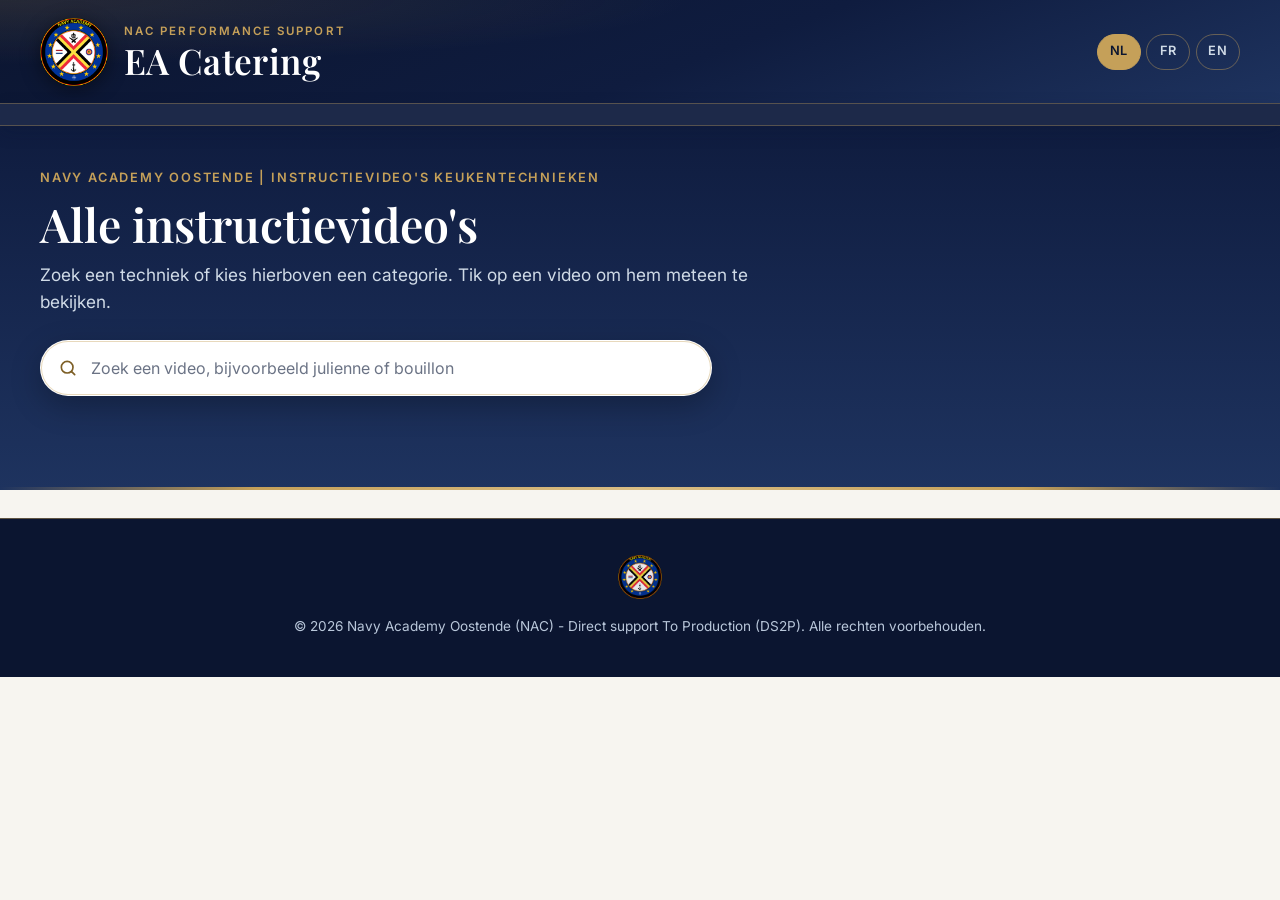
==== index.html @ 0458a6b6 "App-naam: EA Catering V3 Co-Authored-By: Claude Opus 5.5 <noreply@anthropic.com> Claude-Session: htt" ====
<!doctype html>
<html lang="nl">
<head>
    <meta charset="utf-8">
    <meta name="viewport" content="width=device-width, initial-scale=1">
    <title>NAC Performance Support | EA Catering – Instructievideo's</title>
    <link rel="preconnect" href="https://fonts.googleapis.com">
    <link rel="preconnect" href="https://fonts.gstatic.com" crossorigin>
    <link rel="stylesheet" href="https://fonts.googleapis.com/css2?family=Inter:wght@400;500;600&family=Playfair+Display:wght@500;600;700&display=swap">
    <link rel="stylesheet" href="styles.css?v=3">
    <meta name="theme-color" content="#0b1530">
    <meta name="apple-mobile-web-app-capable" content="yes">
    <meta name="apple-mobile-web-app-title" content="EA Catering V3">
    <link rel="manifest" href="manifest.json">
    <link rel="apple-touch-icon" href="apple-touch-icon.png">
    <link rel="icon" type="image/png" sizes="192x192" href="icon-192.png">
</head>
<body>

<header class="kop-balk">
    <div class="hero-top">
        <div class="merk">
            <img class="merk-logo" src="nac-logo.png" alt="Navy Academy embleem">
            <div>
                <p class="eyebrow">NAC Performance Support</p>
                <h1>EA Catering</h1>
            </div>
        </div>
        <div class="lang-switch" role="group" aria-label="Taal / Langue / Language">
            <button type="button" class="lang-btn active" data-lang="nl" title="Nederlands">NL</button>
            <button type="button" class="lang-btn" data-lang="fr" title="Français">FR</button>
            <button type="button" class="lang-btn" data-lang="en" title="English">EN</button>
        </div>
    </div>

</header>

<nav class="nav-tabs" id="categorieMenu" aria-label="Categorieën"></nav>

<section class="hero">
    <div class="hero-body">
        <p class="hero-sub" data-i18n="sub">Navy Academy Oostende | Instructievideo's keukentechnieken</p>
        <h2 id="kop">Alle instructievideo's</h2>
        <p class="hero-intro" data-i18n="intro">Zoek een techniek of kies hierboven een categorie. Tik op een video om hem meteen te bekijken.</p>
        <div class="zoek">
            <svg viewBox="0 0 24 24" aria-hidden="true"><circle cx="11" cy="11" r="7" fill="none" stroke="currentColor" stroke-width="2"/><path d="m20 20-3.6-3.6" stroke="currentColor" stroke-width="2" stroke-linecap="round"/></svg>
            <input id="zoekveld" type="search" placeholder="Zoek een video, bijvoorbeeld julienne of bouillon" autocomplete="off" aria-label="Zoeken">
        </div>
        <p id="aantal" class="aantal" aria-live="polite"></p>
    </div>
</section>

<main class="container">
    <div id="videoGrid" class="video-grid"></div>
</main>

<footer>
    <img src="nac-logo.png" alt="" class="footer-logo">
    <p data-i18n="footer">&copy; 2026 Navy Academy Oostende (NAC) - Direct support To Production (DS2P). Alle rechten voorbehouden.</p>
</footer>

<!-- Afspeelscherm -->
<div id="videoModal" class="video-modal" role="dialog" aria-modal="true" aria-labelledby="videoTitel">
    <button type="button" class="video-sluit" id="sluit" aria-label="Sluiten">
        <svg viewBox="0 0 24 24" aria-hidden="true"><path d="M6 6l12 12M18 6 6 18" stroke="currentColor" stroke-width="2" stroke-linecap="round"/></svg>
    </button>
    <div class="video-modal-inner">
        <h2 class="video-titel" id="videoTitel"></h2>
        <div class="video-frame" id="videoFrame"></div>
        <a id="videoExtern" class="video-extern" target="_blank" rel="noopener noreferrer" data-i18n="yt">Bekijk op YouTube</a>
    </div>
</div>

<!-- Videolijst en werking komen uit EA-Cateringv2: één lijst voor beide versies -->
<script src="/EA-Cateringv2/videos.js"></script>
<script src="/EA-Cateringv2/app.js?v=4"></script>
<script>
if ("serviceWorker" in navigator) {
    navigator.serviceWorker.register("./sw.js", { scope: "./" });
}
</script>
</body>
</html>
---- styles.css ----
/* EA Catering v2 — NAC-huisstijl (navy & goud), premium uitwerking */
:root {
    --navy-950: #0b1530;
    --navy-900: #0f1c3f;
    --navy-800: #1e335f;
    --navy-700: #2a4475;
    --goud: #c5a059;          /* op navy: 6,8:1 */
    --goud-licht: #d9bd84;
    --goud-tekst: #7d5f26;    /* goud als tekst op licht: 5,6:1 */
    --papier: #f7f5f0;
    --kaart: #ffffff;
    --tekst: #1c2840;
    --tekst-zacht: #5b6474;   /* 5,5:1 op papier */
    --lijn: #e6e1d6;
    --kop-font: "Playfair Display", Georgia, "Times New Roman", serif;
    --tekst-font: "Inter", "Segoe UI", system-ui, -apple-system, sans-serif;
    --schaduw: 0 1px 2px rgba(11,21,48,.06), 0 8px 24px rgba(11,21,48,.07);
    --schaduw-hover: 0 2px 4px rgba(11,21,48,.08), 0 18px 40px rgba(11,21,48,.16);
    --snel: 180ms cubic-bezier(.2,.7,.2,1);
}

[hidden] { display: none !important; }
* { box-sizing: border-box; margin: 0; padding: 0; }
html { scroll-behavior: smooth; -webkit-text-size-adjust: 100%; }
body { font-family: var(--tekst-font); background: var(--papier); color: var(--tekst); line-height: 1.6; }
button, input { font: inherit; }

/* ---------- Kopbalk ---------- */
.kop-balk {
    background:
        radial-gradient(120% 140% at 0% 0%, rgba(197,160,89,.14), transparent 45%),
        linear-gradient(160deg, var(--navy-950), var(--navy-900) 55%, var(--navy-800));
    color: #fff;
    padding: 1.1rem clamp(1rem, 4vw, 2.5rem);
}
.hero-top { max-width: 1200px; margin: 0 auto; display: flex; align-items: center; gap: 1rem; }
.merk { display: flex; align-items: center; gap: 1rem; min-width: 0; }
.merk-logo { width: 4.25rem; height: 4.25rem; object-fit: contain; flex: none; filter: drop-shadow(0 4px 10px rgba(0,0,0,.45)); }
.eyebrow {
    font-size: .72rem; font-weight: 600; letter-spacing: .18em; text-transform: uppercase;
    color: var(--goud); margin-bottom: .1rem;
}
.merk h1 { font-family: var(--kop-font); font-weight: 600; font-size: clamp(1.6rem, 3.2vw, 2.2rem); line-height: 1.1; letter-spacing: .01em; }

/* Taalkeuze */
.lang-switch { margin-left: auto; display: flex; gap: .35rem; flex: none; }
.lang-btn {
    min-width: 2.75rem; min-height: 2.25rem; padding: 0 .6rem;
    background: transparent; color: #d0dbe7; cursor: pointer;
    border: 1px solid rgba(197,160,89,.45); border-radius: 999px;
    font-size: .8rem; font-weight: 600; letter-spacing: .06em;
    transition: background var(--snel), color var(--snel), border-color var(--snel);
}
.lang-btn:hover { color: #fff; border-color: var(--goud); }
.lang-btn.active { background: var(--goud); color: var(--navy-950); border-color: var(--goud); }

/* ---------- Categorieën (plakt bovenaan) ---------- */
.nav-tabs {
    position: sticky; top: 0; z-index: 20;
    display: flex; gap: .4rem; overflow-x: auto; scrollbar-width: none;
    padding: .65rem clamp(1rem, 4vw, 2.5rem);
    background: rgba(15,28,63,.94);
    -webkit-backdrop-filter: saturate(140%) blur(10px); backdrop-filter: saturate(140%) blur(10px);
    border-top: 1px solid rgba(197,160,89,.35);
    border-bottom: 1px solid rgba(197,160,89,.35);
    box-shadow: 0 6px 18px rgba(11,21,48,.18);
    -webkit-mask-image: linear-gradient(90deg, transparent 0, #000 1rem, #000 calc(100% - 2rem), transparent);
            mask-image: linear-gradient(90deg, transparent 0, #000 1rem, #000 calc(100% - 2rem), transparent);
}
.nav-tabs::-webkit-scrollbar { display: none; }
@media (min-width: 1000px) {
    .nav-tabs { flex-wrap: wrap; justify-content: center; overflow: visible; -webkit-mask-image: none; mask-image: none; }
}
.tab-btn {
    flex: none; display: inline-flex; align-items: center; gap: .45rem;
    min-height: 2.5rem; padding: 0 .95rem;
    background: rgba(255,255,255,.04); color: #c9d6e8; cursor: pointer;
    border: 1px solid rgba(255,255,255,.12); border-radius: 999px;
    font-size: .9rem; font-weight: 500; white-space: nowrap;
    transition: background var(--snel), color var(--snel), border-color var(--snel);
}
.tab-btn:hover { color: #fff; border-color: rgba(197,160,89,.7); }
.tab-btn.active { background: var(--goud); border-color: var(--goud); color: var(--navy-950); font-weight: 600; }
.tab-btn .teller {
    font-size: .72rem; font-weight: 600; line-height: 1; padding: .2rem .45rem; border-radius: 999px;
    background: rgba(255,255,255,.1); color: inherit; margin: 0;
}
.tab-btn.active .teller { background: rgba(11,21,48,.15); }

/* ---------- Intro + zoeken ---------- */
.hero {
    background: linear-gradient(180deg, var(--navy-900), var(--navy-800));
    color: #fff;
    padding: clamp(1.4rem, 4vw, 2.6rem) clamp(1rem, 4vw, 2.5rem) clamp(3.75rem, 7vw, 5rem);
    position: relative;
}
.hero::after { /* fijne gouden lijn als afsluiting */
    content: ""; position: absolute; left: 0; right: 0; bottom: 0; height: 3px;
    background: linear-gradient(90deg, transparent, var(--goud) 20%, var(--goud-licht) 50%, var(--goud) 80%, transparent);
}
.hero-body { max-width: 1200px; margin: 0 auto; }
.hero-sub { font-size: .8rem; font-weight: 600; letter-spacing: .14em; text-transform: uppercase; color: var(--goud); margin-bottom: .6rem; }
.hero h2 { font-family: var(--kop-font); font-weight: 600; font-size: clamp(1.75rem, 4.5vw, 2.9rem); line-height: 1.15; margin-bottom: .6rem; }
.hero-intro { max-width: 46rem; color: #d0dbe7; font-size: clamp(.98rem, 1.6vw, 1.08rem); margin-bottom: 1.5rem; }

.zoek { position: relative; max-width: 42rem; }
.zoek svg { position: absolute; left: 1.1rem; top: 50%; width: 1.25rem; height: 1.25rem; transform: translateY(-50%); color: var(--goud-tekst); pointer-events: none; }
#zoekveld {
    width: 100%; height: 3.5rem; padding: 0 1.25rem 0 3.1rem;
    background: #fff; color: var(--navy-950);
    border: 1px solid transparent; border-radius: 999px;
    font-size: 1rem;
    box-shadow: 0 10px 30px rgba(0,0,0,.25), inset 0 0 0 1px rgba(197,160,89,.4);
    transition: box-shadow var(--snel);
}
#zoekveld::placeholder { color: #6b7385; }
#zoekveld:focus { outline: none; box-shadow: 0 10px 30px rgba(0,0,0,.25), 0 0 0 3px var(--goud); }
.aantal { margin-top: .9rem; font-size: .9rem; color: #b9c7da; }

/* ---------- Videokaarten ---------- */
.container { max-width: 1200px; margin: -2.75rem auto 0; padding: 0 clamp(1rem, 4vw, 2.5rem); position: relative; }
.video-grid { display: grid; grid-template-columns: repeat(auto-fill, minmax(245px, 1fr)); gap: 1.4rem; }
.video-card {
    background: var(--kaart); border-radius: 14px; overflow: hidden;
    border: 1px solid var(--lijn); box-shadow: var(--schaduw);
    transition: transform var(--snel), box-shadow var(--snel), border-color var(--snel);
    animation: in 380ms cubic-bezier(.2,.7,.2,1) both;
}
.video-card:nth-child(n+2) { animation-delay: 30ms; }
.video-card:nth-child(n+4) { animation-delay: 60ms; }
.video-card:nth-child(n+7) { animation-delay: 90ms; }
@keyframes in { from { opacity: 0; transform: translateY(8px); } to { opacity: 1; transform: none; } }
.video-card:hover { transform: translateY(-4px); box-shadow: var(--schaduw-hover); border-color: rgba(197,160,89,.6); }
.video-link { display: block; width: 100%; background: none; border: 0; padding: 0; text-align: left; cursor: pointer; color: inherit; }
.video-link:focus-visible { outline: 3px solid var(--goud); outline-offset: -3px; border-radius: 14px; }

.video-thumb { position: relative; aspect-ratio: 16 / 9; background: var(--navy-900); overflow: hidden; }
.video-thumb img { width: 100%; height: 100%; object-fit: cover; display: block; }

.video-thumb::after { /* gouden afspeelknop */
    content: ""; position: absolute; z-index: 2; left: 50%; top: 50%;
    width: 3.4rem; height: 3.4rem; transform: translate(-50%, -50%);
    border-radius: 50%; border: 1.5px solid var(--goud);
    background: rgba(11,21,48,.72) url("data:image/svg+xml,%3Csvg xmlns='http://www.w3.org/2000/svg' viewBox='0 0 24 24'%3E%3Cpath d='M9 6.5v11l9-5.5z' fill='%23c5a059'/%3E%3C/svg%3E") center / 1.6rem no-repeat;
    -webkit-backdrop-filter: blur(4px); backdrop-filter: blur(4px);
    box-shadow: 0 6px 20px rgba(0,0,0,.35);
    transition: transform var(--snel), background-color var(--snel);
}
.video-card:hover .video-thumb::after { transform: translate(-50%, -50%) scale(1.08); background-color: rgba(11,21,48,.9); }

.video-info { display: flex; flex-direction: column; gap: .35rem; padding: 1rem 1.15rem 1.2rem; }
.video-info h3 { order: 2; font-family: var(--tekst-font); font-weight: 600; font-size: 1rem; line-height: 1.4; color: var(--navy-950); }
.video-cat {
    order: 1; align-self: flex-start;
    font-size: .7rem; font-weight: 600; letter-spacing: .12em; text-transform: uppercase;
    color: var(--goud-tekst); background: none; border: 0; padding: 0;
    display: inline-flex; align-items: center; gap: .45rem;
}
.video-cat::before { content: ""; width: 1.1rem; height: 1px; background: var(--goud); }

.leeg {
    grid-column: 1 / -1; background: var(--kaart); border: 1px solid var(--lijn); border-left: 4px solid var(--goud);
    border-radius: 12px; padding: 1.25rem 1.4rem; box-shadow: var(--schaduw);
}

:focus-visible { outline: 3px solid var(--goud); outline-offset: 2px; }

/* ---------- Voettekst ---------- */
footer {
    margin-top: 4.5rem; padding: 2.25rem 1.5rem 2.5rem; text-align: center;
    background: var(--navy-950); color: #b9c7da; font-size: .85rem;
    border-top: 1px solid rgba(197,160,89,.45);
}
.footer-logo { width: 2.75rem; height: 2.75rem; object-fit: contain; opacity: .9; margin-bottom: .6rem; }

/* ---------- Zwart afspeelscherm ---------- */
.video-modal {
    position: fixed; inset: 0; z-index: 100; display: none;
    align-items: center; justify-content: center; padding: 4rem 1rem 1.5rem;
    background: radial-gradient(80% 60% at 50% 40%, #0b1022, #000);
}
.video-modal.open { display: flex; animation: vervaag 200ms ease both; }
@keyframes vervaag { from { opacity: 0; } to { opacity: 1; } }
.video-modal-inner { width: 100%; max-width: min(1100px, calc((100vh - 10rem) * 16 / 9)); }
.video-titel {
    font-family: var(--kop-font); font-weight: 600; color: #fff;
    font-size: clamp(1.15rem, 2.4vw, 1.5rem); margin-bottom: .9rem;
    padding-left: .8rem; border-left: 3px solid var(--goud);
}
.video-frame { position: relative; aspect-ratio: 16 / 9; background: #000; border-radius: 10px; overflow: hidden; box-shadow: 0 20px 60px rgba(0,0,0,.6), 0 0 0 1px rgba(197,160,89,.25); }
.video-frame iframe { position: absolute; inset: 0; width: 100%; height: 100%; border: 0; }
.video-sluit {
    position: fixed; top: 1rem; right: 1rem; z-index: 101;
    width: 2.9rem; height: 2.9rem; display: grid; place-items: center; cursor: pointer;
    border-radius: 50%; border: 1px solid rgba(197,160,89,.6); background: rgba(255,255,255,.08); color: #fff;
    transition: background var(--snel), border-color var(--snel);
}
.video-sluit svg { width: 1.2rem; height: 1.2rem; }
.video-sluit:hover { background: rgba(197,160,89,.2); border-color: var(--goud); }
.video-extern { display: inline-flex; margin-top: .9rem; color: var(--goud-licht); font-size: .9rem; text-underline-offset: 3px; }
.video-extern:hover { color: #fff; }

/* Lokaal geopend bestand: afspelen gaat via YouTube */
.video-poster {
    position: absolute; inset: 0; display: flex; flex-direction: column; align-items: center; justify-content: center; gap: .8rem;
    background: #000 center / cover no-repeat; color: #fff; text-decoration: none;
}
.video-poster::before { content: ""; position: absolute; inset: 0; background: rgba(0,0,0,.45); }
.video-play { position: relative; width: 4.5rem; height: 4.5rem; border-radius: 50%; background: #e00; display: grid; place-items: center; font-size: 1.8rem; padding-left: .3rem; }
.video-poster-tekst { position: relative; font-weight: 600; text-shadow: 0 1px 4px #000; }

/* ---------- Gsm ---------- */
@media (max-width: 640px) {
    .merk-logo { width: 3.25rem; height: 3.25rem; }
    .merk { gap: .75rem; }
    .eyebrow { display: none; }
    .merk h1 { font-size: 1.55rem; }
    .hero-sub { display: none; }
    .hero h2 { font-size: 1.6rem; margin-bottom: .35rem; }
    .hero-intro { font-size: .95rem; margin-bottom: 1.1rem; }
    .aantal { margin-top: .6rem; }
    .lang-btn { min-width: 2.5rem; font-size: .75rem; padding: 0 .4rem; }
    .lang-switch { gap: .25rem; }
    #zoekveld { height: 3.25rem; }
    .container { margin-top: -2.25rem; }
    .video-grid { grid-template-columns: 1fr; gap: .75rem; }
    /* Compacte rij: miniatuur links, tekst rechts — meer video's per scherm */
    .video-link { display: grid; grid-template-columns: 9.5rem 1fr; align-items: start; }
    .video-thumb { aspect-ratio: 16 / 9; }
    .video-thumb::after { width: 2.4rem; height: 2.4rem; background-size: 1.15rem; }
    .video-info { padding: .7rem .85rem; gap: .25rem; min-width: 0; }
    .video-cat { font-size: .64rem; letter-spacing: .07em; }
    .video-cat::before { width: .7rem; }
    .video-info h3 { font-size: .95rem; line-height: 1.35; }
    .video-card { border-radius: 12px; }
    .video-card:hover { transform: none; }
}

@media (prefers-reduced-motion: reduce) {
    html { scroll-behavior: auto; }
    *, *::before, *::after { animation: none !important; transition: none !important; }
    .video-card:hover { transform: none; }
}
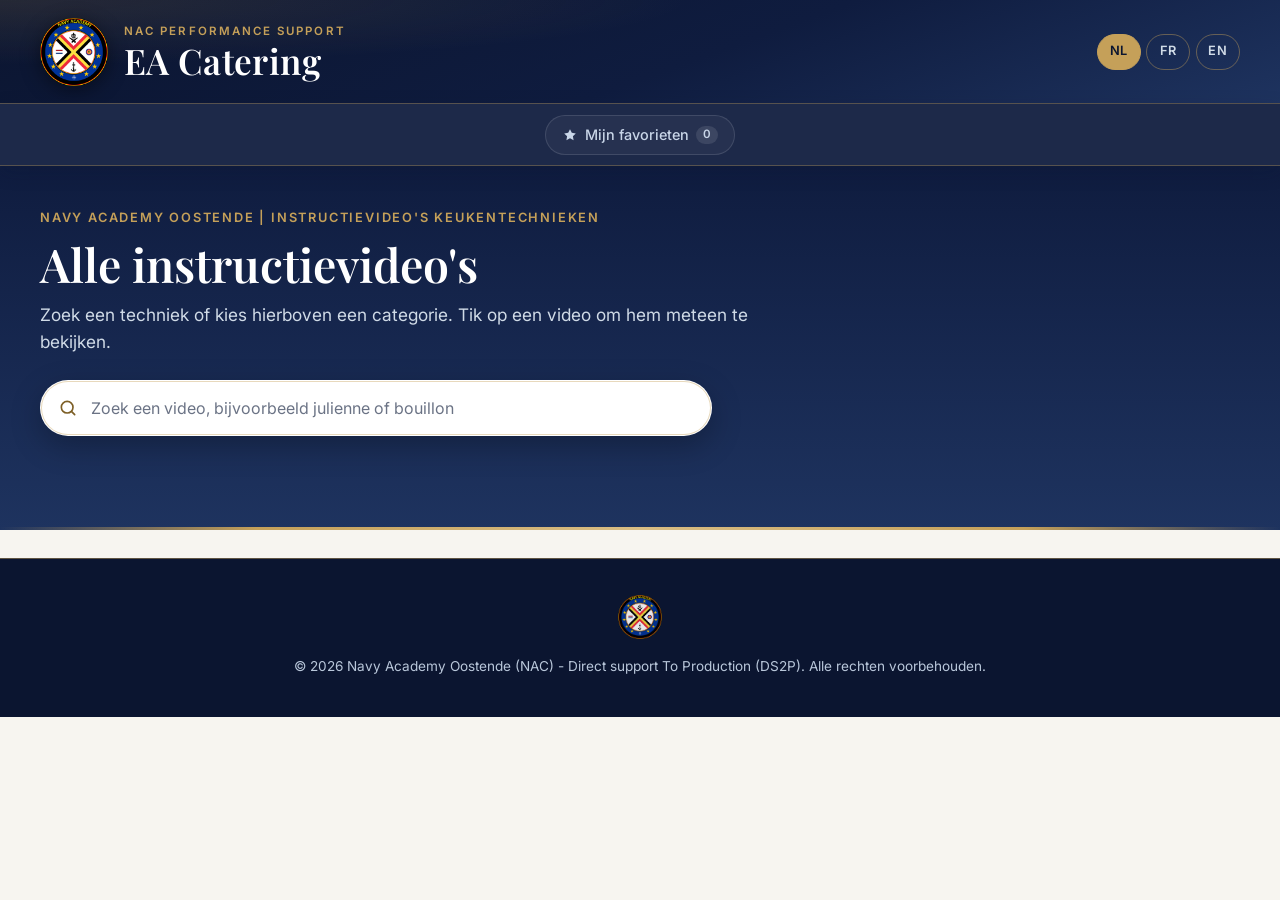
==== commit 598d05d0: "Favorieten en 'bekeken' per video (opgeslagen op het toestel) - Ster op elke kaart, knop 'Mijn favor" ====
--- a/index.html
+++ b/index.html
@@ -7,7 +7,7 @@
     <link rel="preconnect" href="https://fonts.googleapis.com">
     <link rel="preconnect" href="https://fonts.gstatic.com" crossorigin>
     <link rel="stylesheet" href="https://fonts.googleapis.com/css2?family=Inter:wght@400;500;600&family=Playfair+Display:wght@500;600;700&display=swap">
-    <link rel="stylesheet" href="styles.css?v=3">
+    <link rel="stylesheet" href="styles.css?v=5">
     <meta name="theme-color" content="#0b1530">
     <meta name="apple-mobile-web-app-capable" content="yes">
     <meta name="apple-mobile-web-app-title" content="EA Catering V3">
@@ -74,6 +74,7 @@
 <!-- Videolijst en werking komen uit EA-Cateringv2: één lijst voor beide versies -->
 <script src="/EA-Cateringv2/videos.js"></script>
 <script src="/EA-Cateringv2/app.js?v=4"></script>
+<script src="favorieten.js?v=1"></script>
 <script>
 if ("serviceWorker" in navigator) {
     navigator.serviceWorker.register("./sw.js", { scope: "./" });
--- a/styles.css
+++ b/styles.css
@@ -241,3 +241,39 @@
     *, *::before, *::after { animation: none !important; transition: none !important; }
     .video-card:hover { transform: none; }
 }
+
+/* ---------- Favorieten en bekeken (favorieten.js) ---------- */
+.video-card { position: relative; }
+.fav-ster {
+    position: absolute; top: .55rem; right: .55rem; z-index: 3;
+    width: 2.75rem; height: 2.75rem; display: grid; place-items: center; cursor: pointer;
+    border-radius: 50%; border: 1px solid rgba(197,160,89,.6);
+    background: rgba(11,21,48,.72); color: #fff;
+    -webkit-backdrop-filter: blur(4px); backdrop-filter: blur(4px);
+    transition: transform var(--snel), background-color var(--snel);
+}
+.fav-ster svg { width: 1.25rem; height: 1.25rem; fill: none; stroke: currentColor; stroke-width: 1.8; stroke-linejoin: round; }
+.fav-ster:hover { transform: scale(1.08); }
+.fav-ster[aria-pressed="true"] { color: var(--goud); background: rgba(11,21,48,.9); }
+.fav-ster[aria-pressed="true"] svg { fill: currentColor; }
+.fav-ster:active { transform: scale(.92); }
+
+.bekeken-label {
+    position: absolute; left: .5rem; bottom: .5rem; z-index: 3;
+    display: inline-flex; align-items: center; gap: .3rem;
+    padding: .15rem .55rem; border-radius: 999px;
+    background: rgba(11,21,48,.85); color: var(--goud-licht);
+    font-size: .7rem; font-weight: 600; letter-spacing: .04em;
+}
+.bekeken-label::before { content: "\2713"; }
+
+.fav-tab svg { width: 1rem; height: 1rem; fill: currentColor; }
+.video-grid.alleen-fav .video-card[data-fav="0"] { display: none; }
+
+@media (max-width: 640px) {
+    .fav-ster { top: .35rem; right: .35rem; width: 2.5rem; height: 2.5rem; }
+    .video-info { padding-right: 3rem; }
+    .video-cat { letter-spacing: .03em; }
+    .video-cat::before { display: none; }
+    .bekeken-label { left: .3rem; bottom: .3rem; font-size: .62rem; padding: .1rem .4rem; }
+}
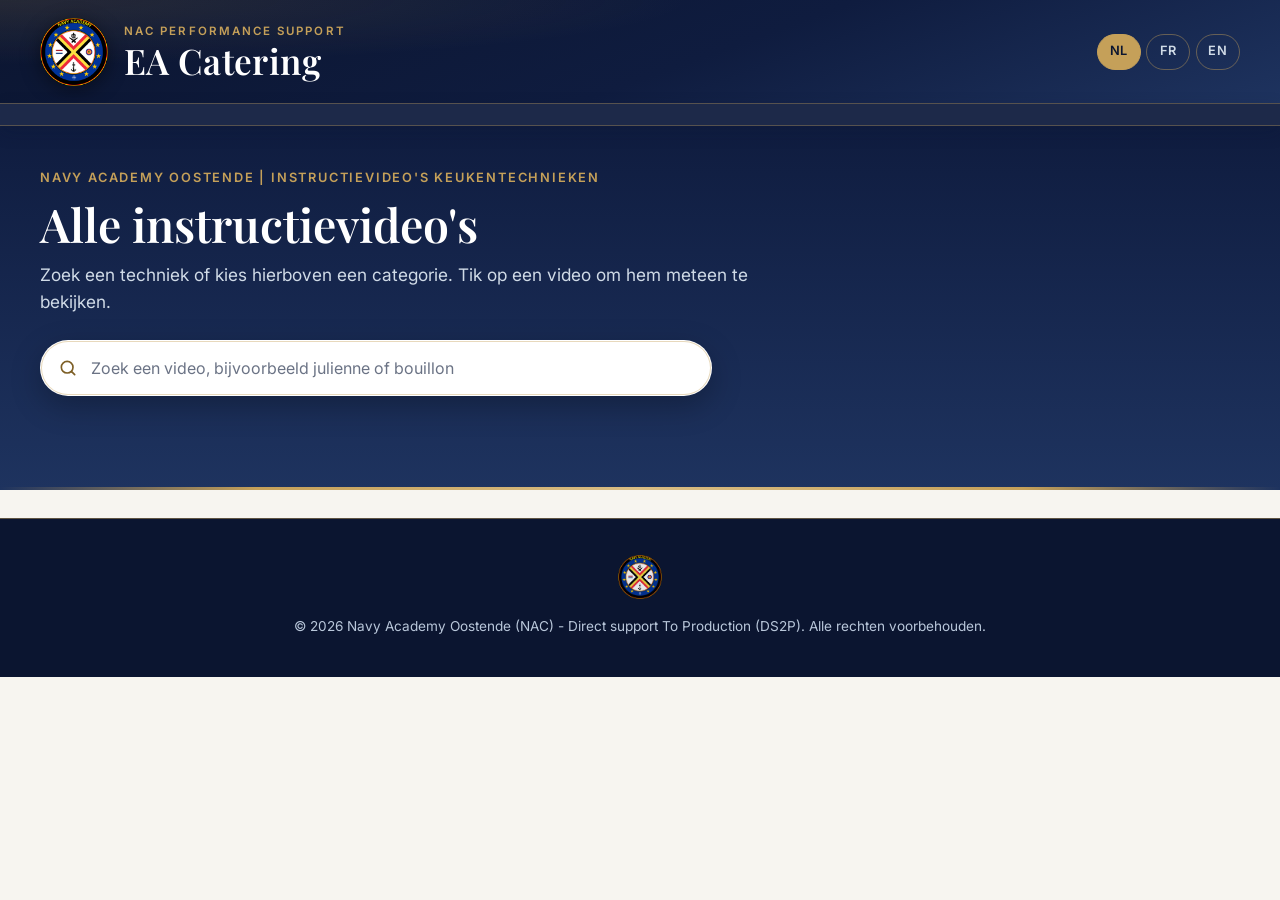
==== commit c13effd6: "Videolijst uit Google Sheet laden (met terugval op bewaarde lijst en videos.js) Co-Authored-By: Clau" ====
--- a/index.html
+++ b/index.html
@@ -71,10 +71,8 @@
     </div>
 </div>
 
-<!-- Videolijst en werking komen uit EA-Cateringv2: één lijst voor beide versies -->
-<script src="/EA-Cateringv2/videos.js"></script>
-<script src="/EA-Cateringv2/app.js?v=4"></script>
-<script src="favorieten.js?v=1"></script>
+<!-- data.js haalt de videolijst uit de Google Sheet en start daarna app.js en favorieten.js -->
+<script src="data.js?v=1"></script>
 <script>
 if ("serviceWorker" in navigator) {
     navigator.serviceWorker.register("./sw.js", { scope: "./" });
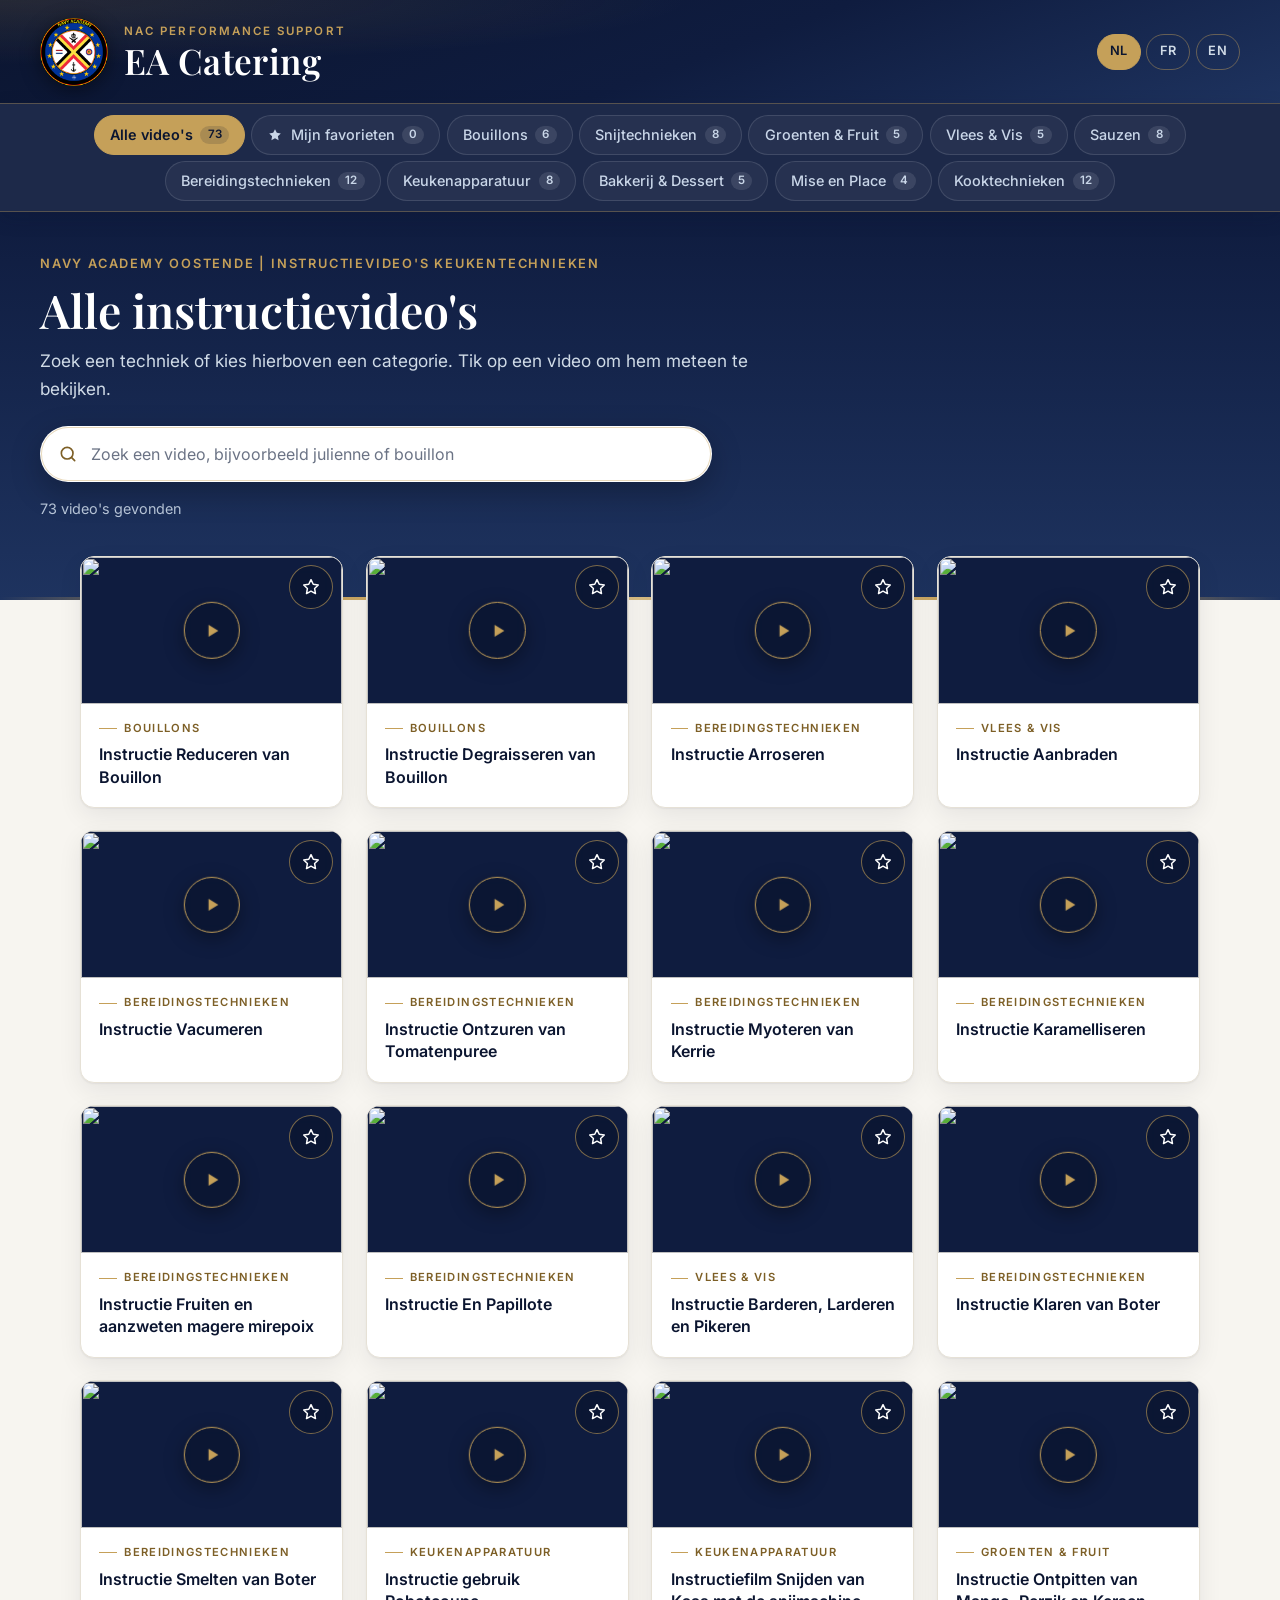
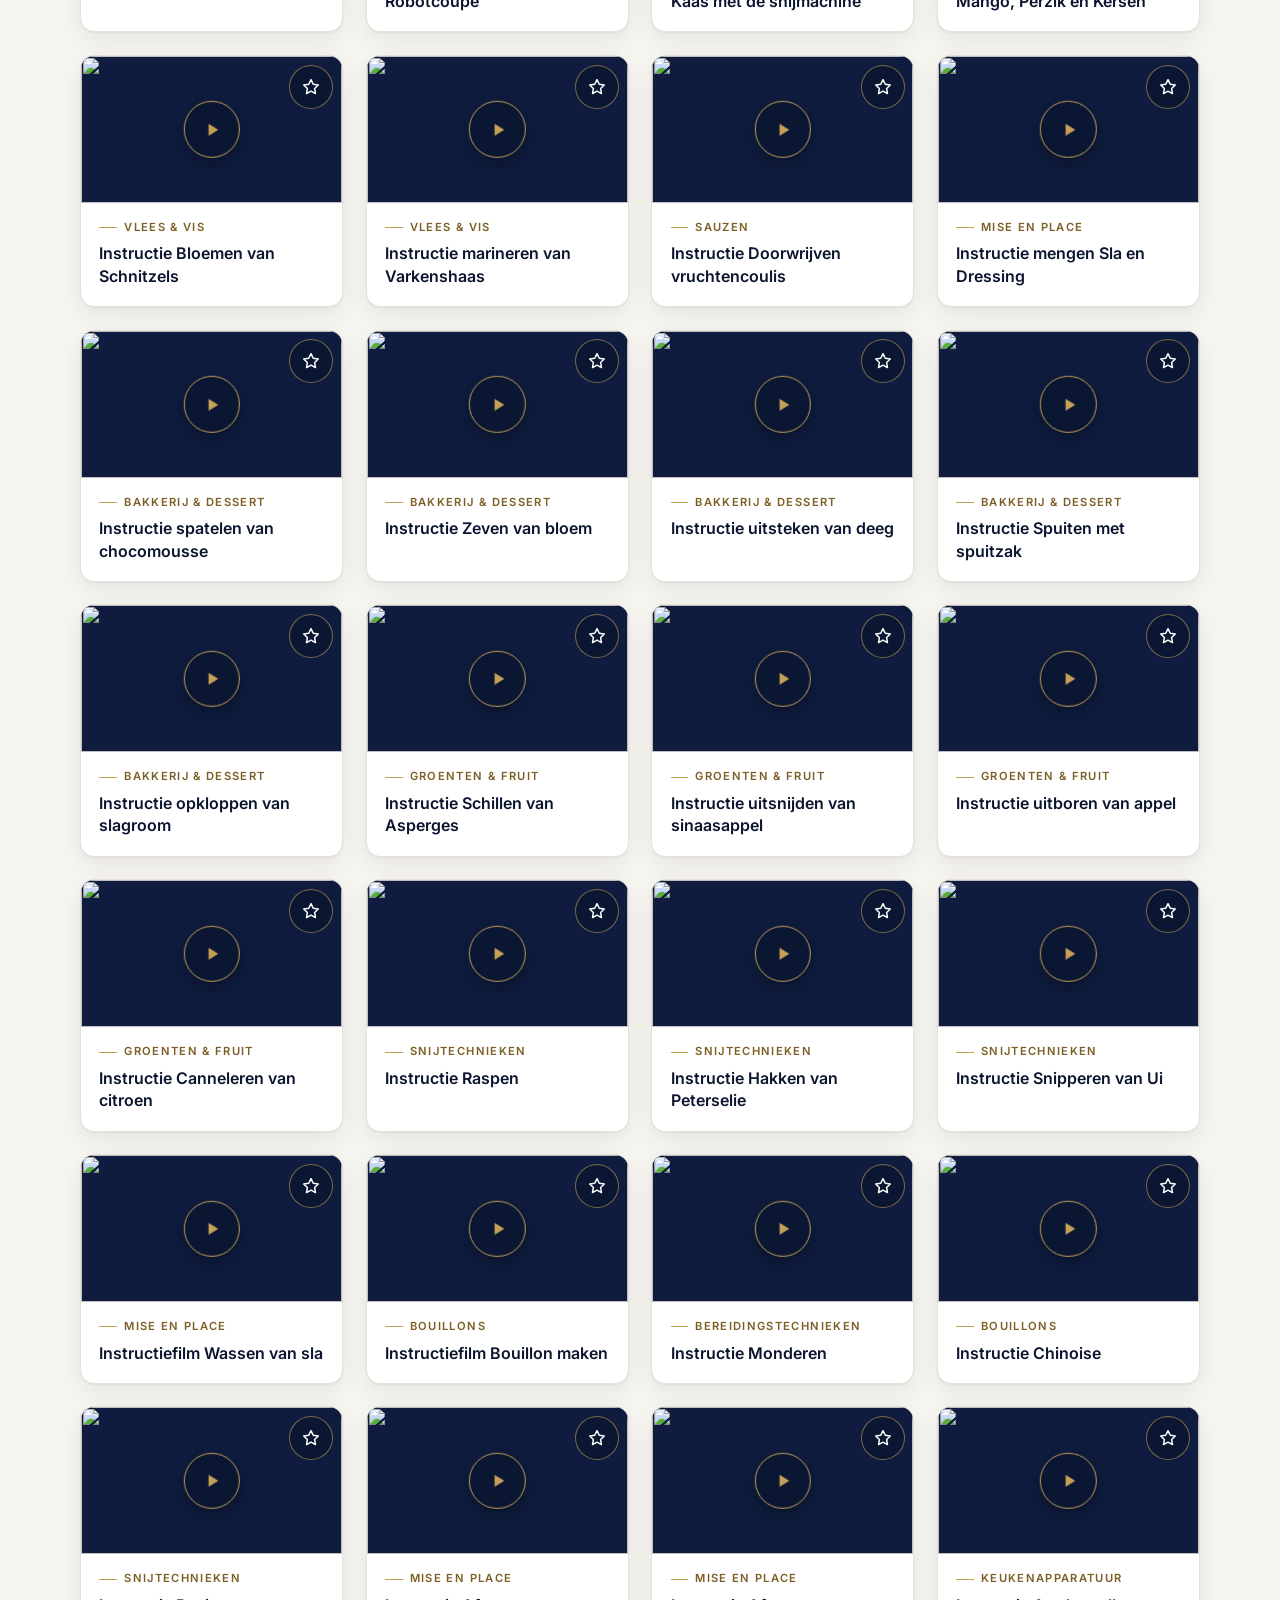
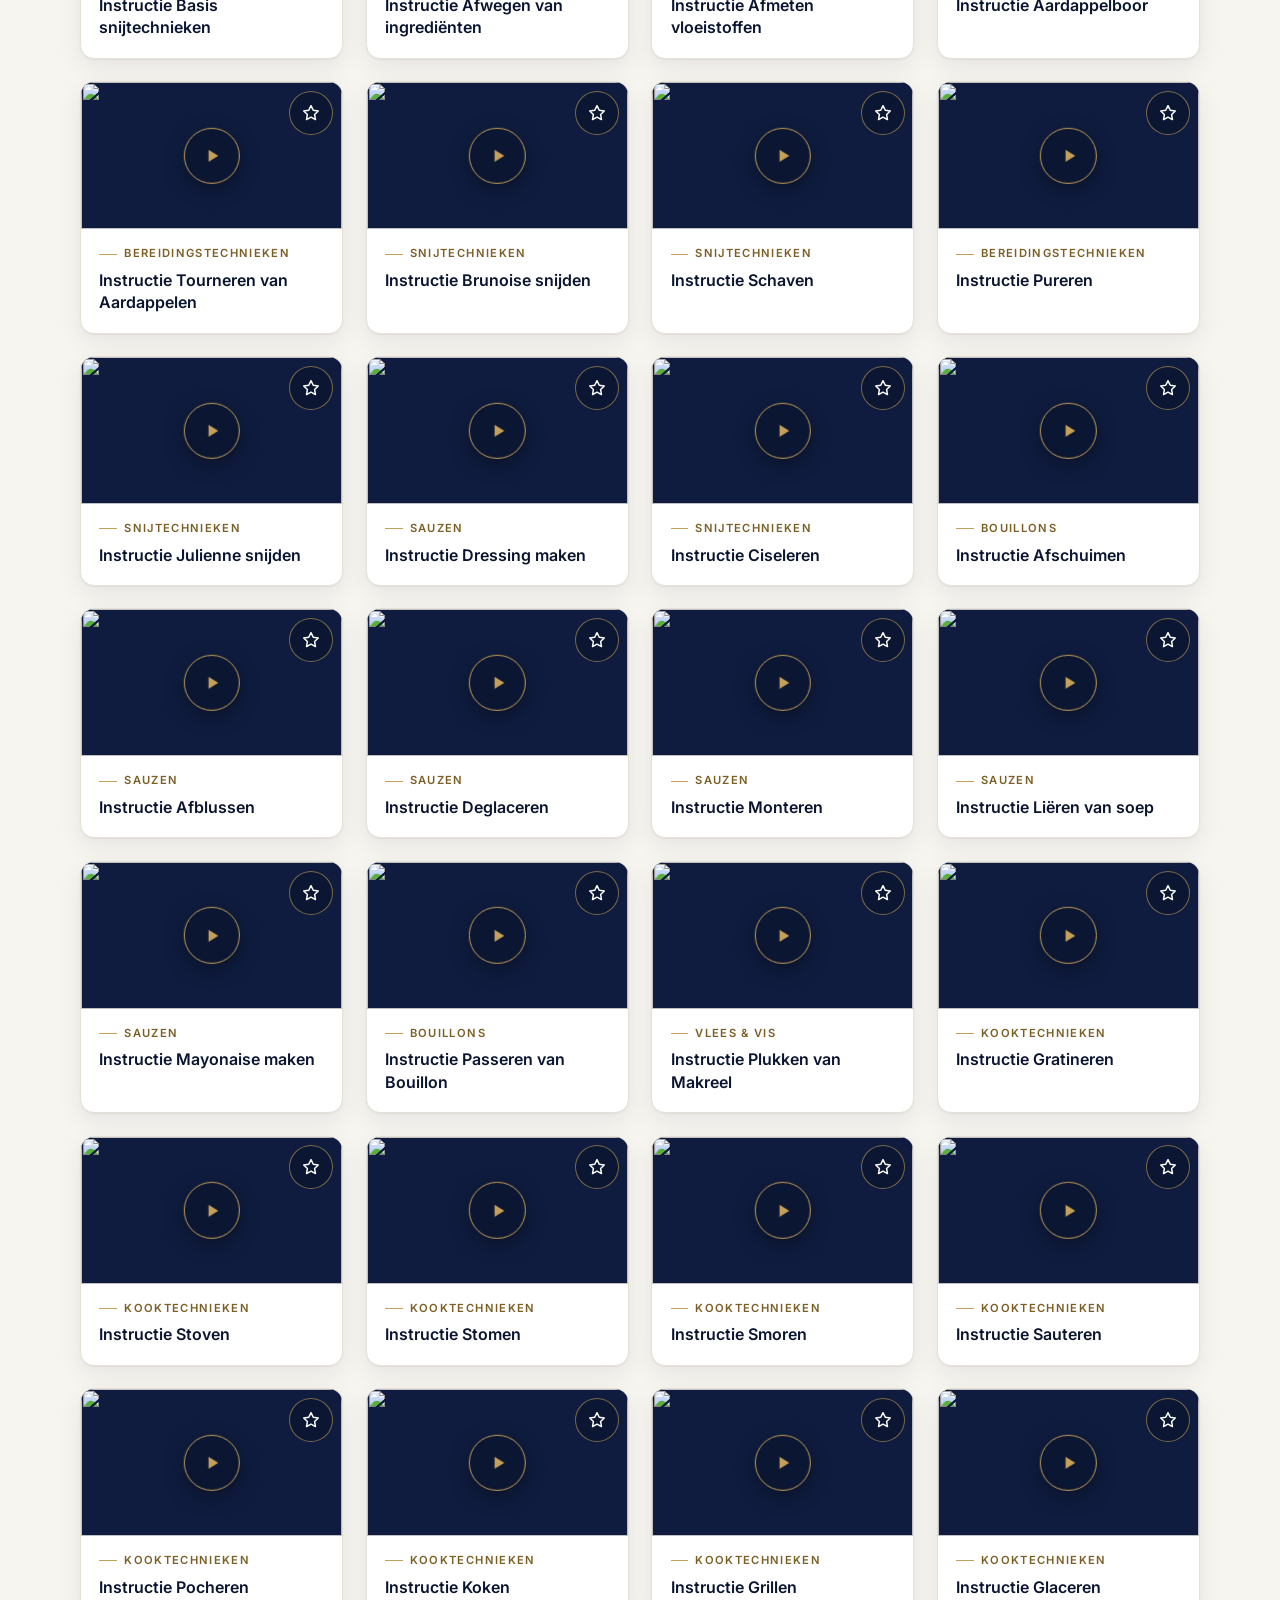
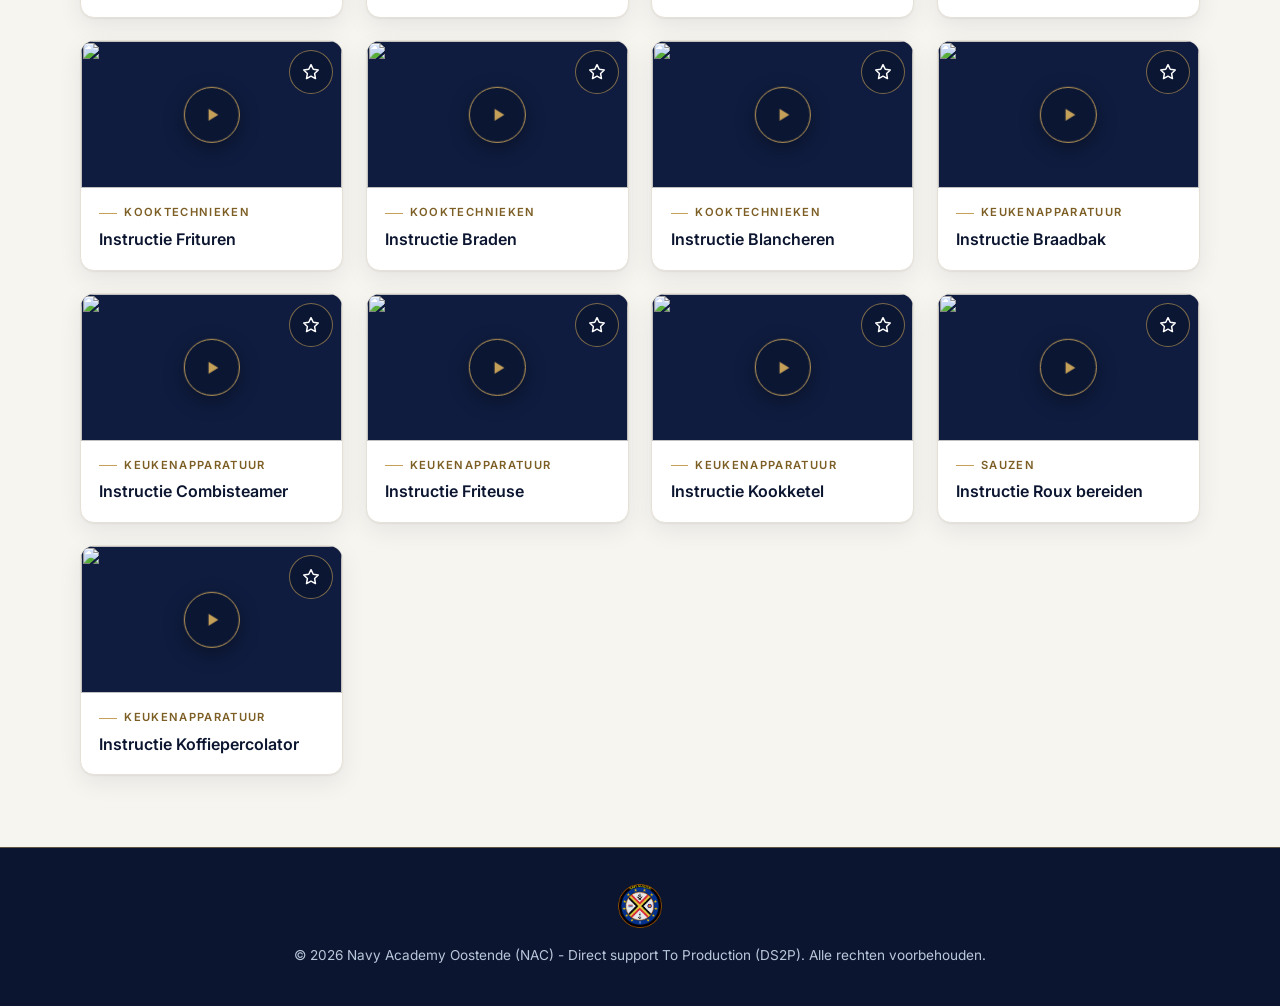
==== commit 68d411c9: "V3 zelfstandig maken als hoofdversie van EA Catering - app.js en videos.js (reservelijst) staan nu i" ====
--- a/index.html
+++ b/index.html
@@ -10,7 +10,7 @@
     <link rel="stylesheet" href="styles.css?v=5">
     <meta name="theme-color" content="#0b1530">
     <meta name="apple-mobile-web-app-capable" content="yes">
-    <meta name="apple-mobile-web-app-title" content="EA Catering V3">
+    <meta name="apple-mobile-web-app-title" content="EA Catering">
     <link rel="manifest" href="manifest.json">
     <link rel="apple-touch-icon" href="apple-touch-icon.png">
     <link rel="icon" type="image/png" sizes="192x192" href="icon-192.png">
@@ -72,7 +72,7 @@
 </div>
 
 <!-- data.js haalt de videolijst uit de Google Sheet en start daarna app.js en favorieten.js -->
-<script src="data.js?v=1"></script>
+<script src="data.js?v=3"></script>
 <script>
 if ("serviceWorker" in navigator) {
     navigator.serviceWorker.register("./sw.js", { scope: "./" });
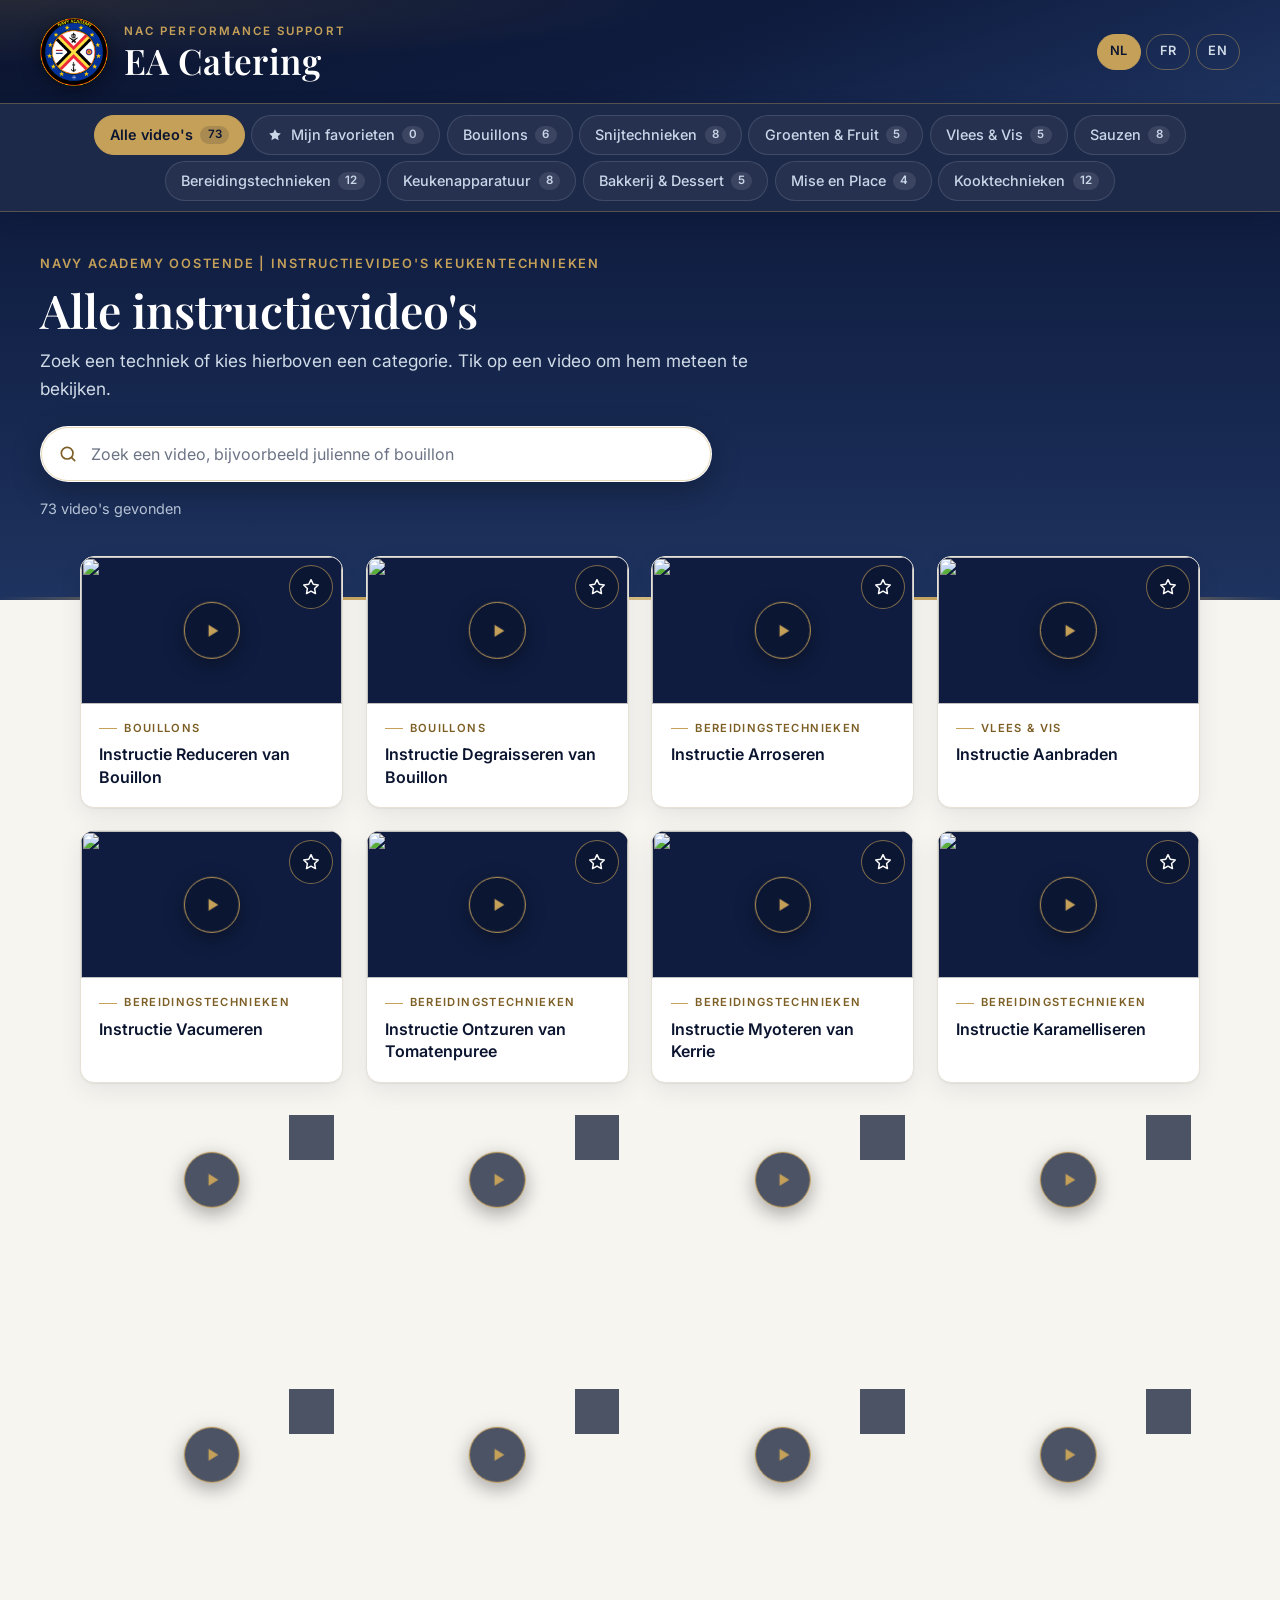
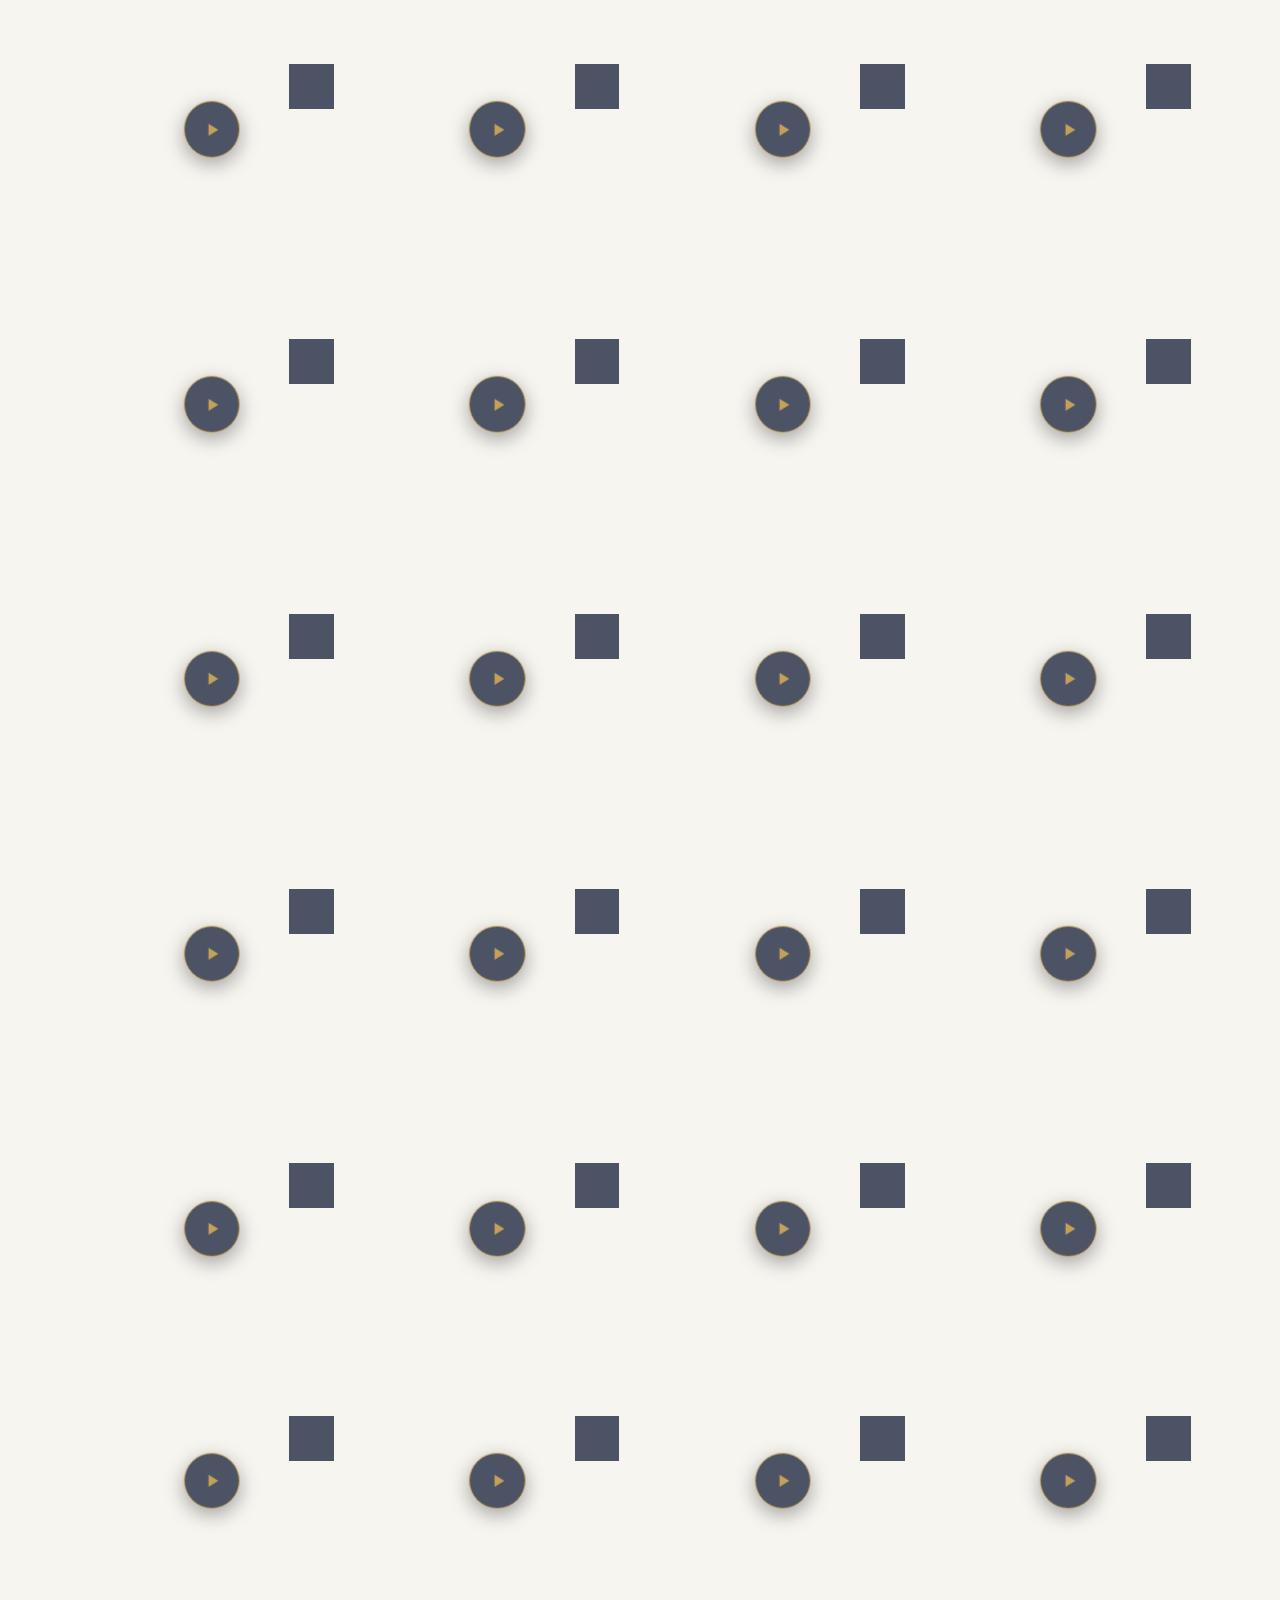
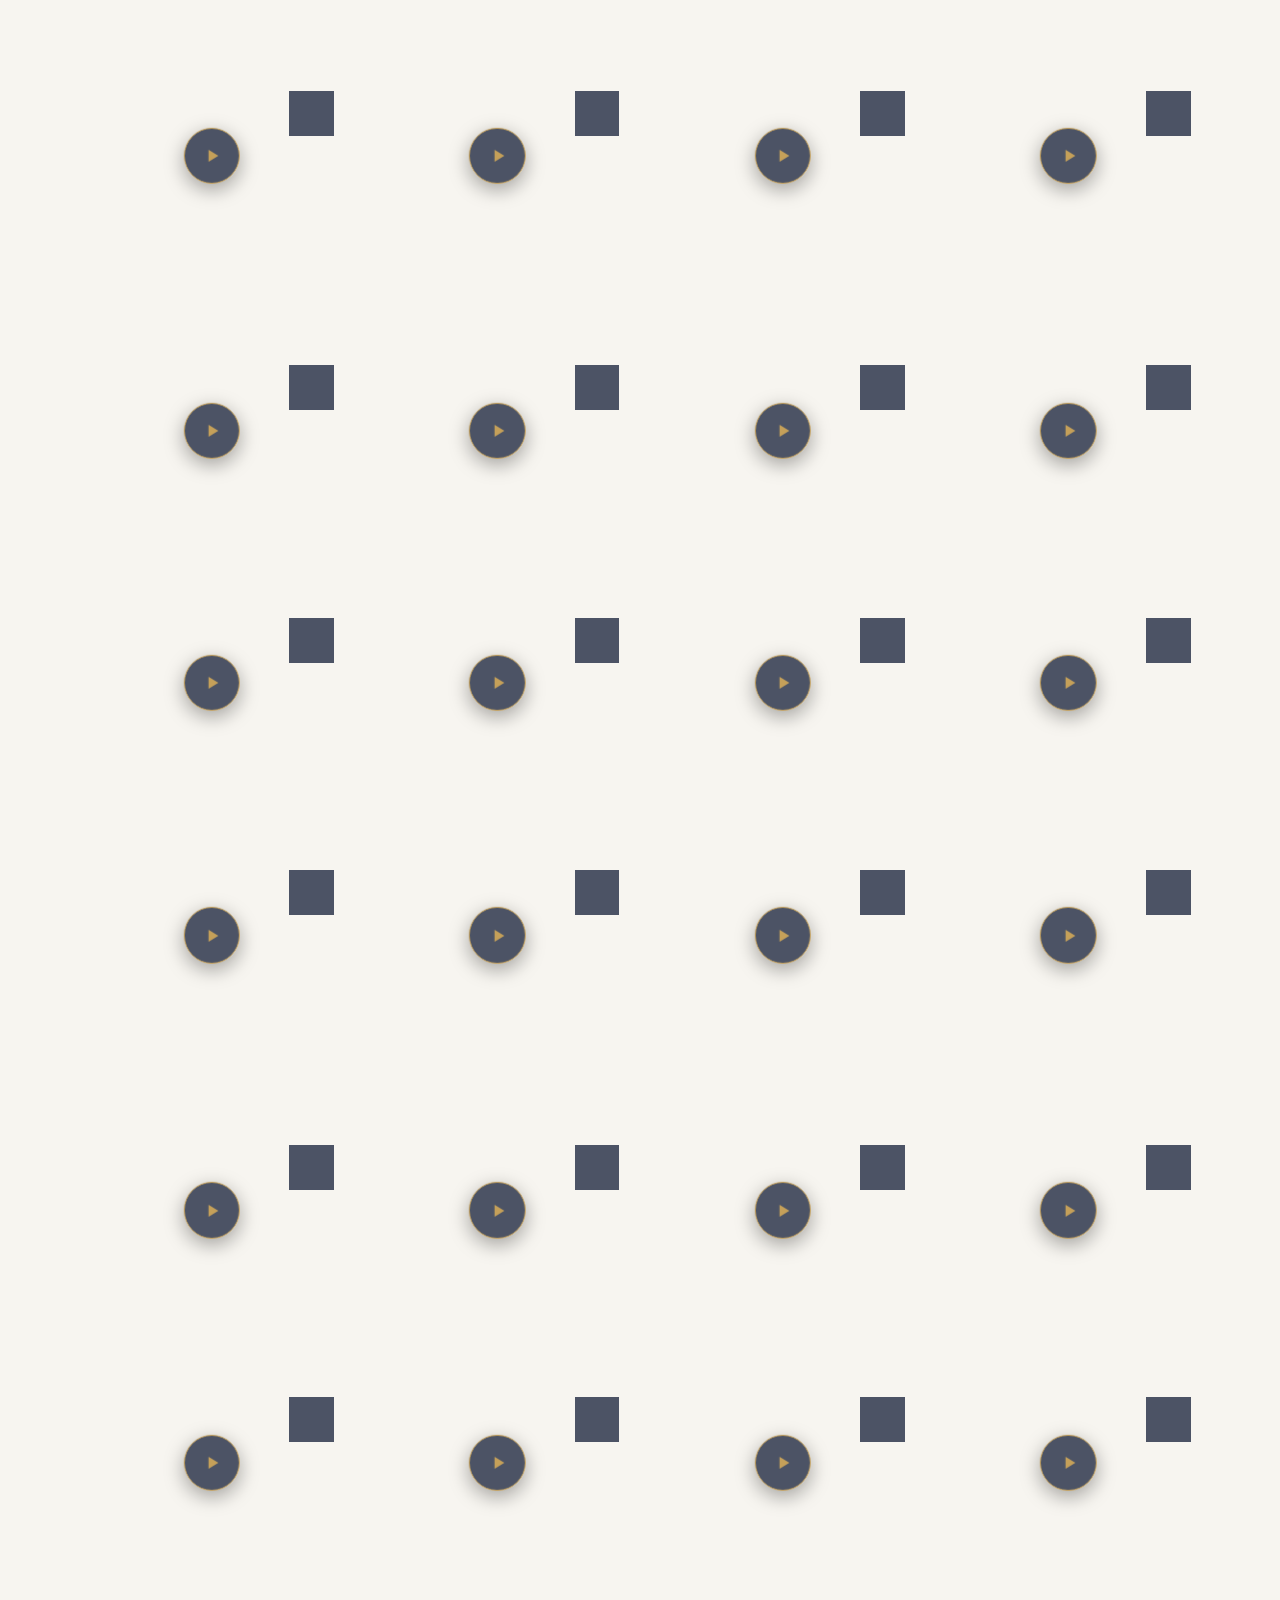
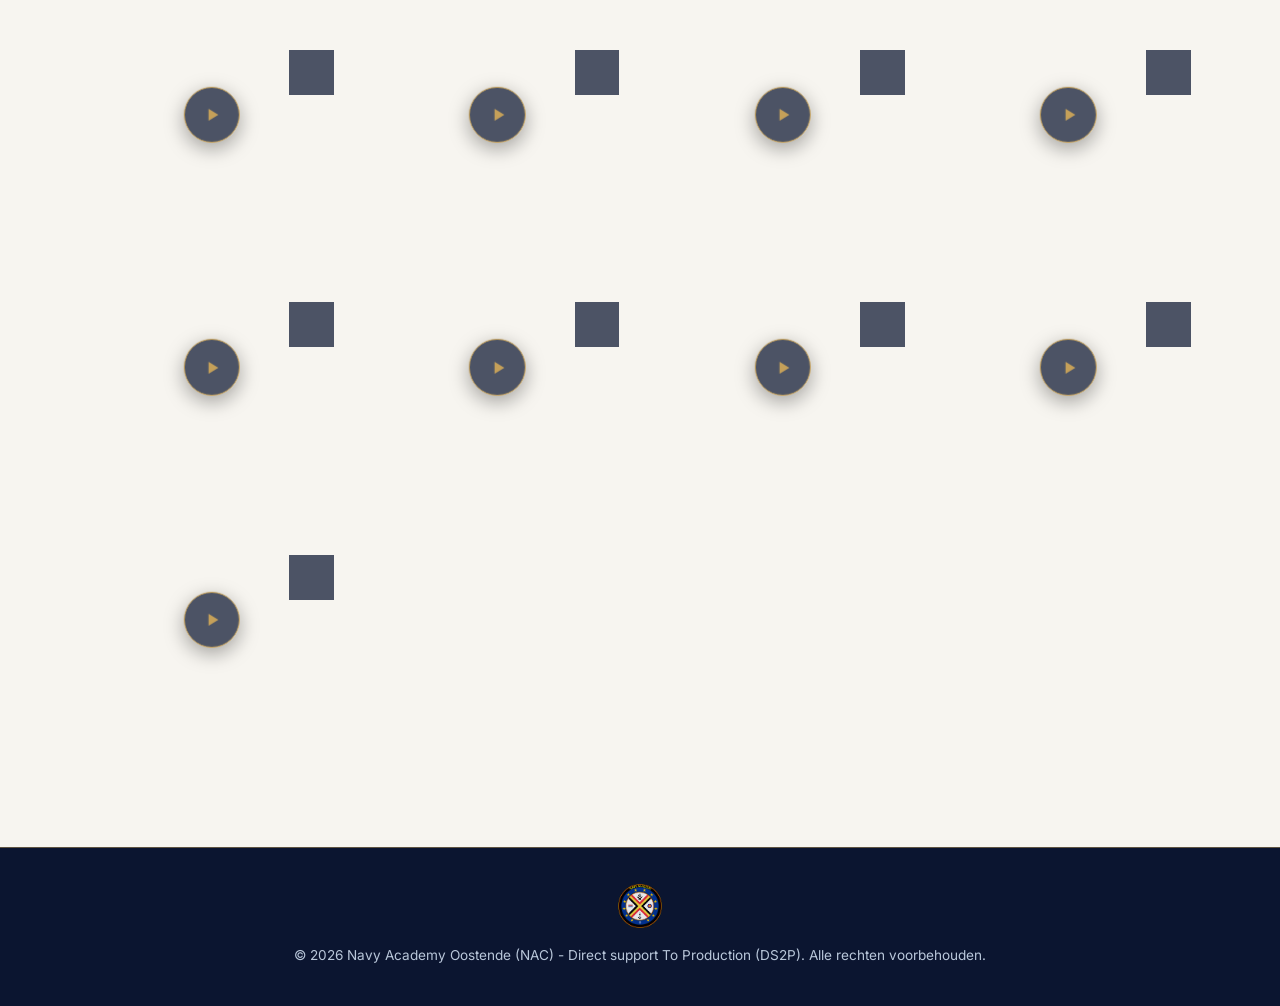
==== commit 7ee7f898: "Compacte weergave voor insluiten in BeLADL (?embed=1) Co-Authored-By: Claude Opus 5.5 <noreply@anthr" ====
--- a/index.html
+++ b/index.html
@@ -7,7 +7,11 @@
     <link rel="preconnect" href="https://fonts.googleapis.com">
     <link rel="preconnect" href="https://fonts.gstatic.com" crossorigin>
     <link rel="stylesheet" href="https://fonts.googleapis.com/css2?family=Inter:wght@400;500;600&family=Playfair+Display:wght@500;600;700&display=swap">
-    <link rel="stylesheet" href="styles.css?v=5">
+    <script>
+        // Ingesloten in BeLADL (of een andere site)? Dan compacte weergave: ?embed=1
+        if (new URLSearchParams(location.search).has("embed")) document.documentElement.classList.add("embed");
+    </script>
+    <link rel="stylesheet" href="styles.css?v=6">
     <meta name="theme-color" content="#0b1530">
     <meta name="apple-mobile-web-app-capable" content="yes">
     <meta name="apple-mobile-web-app-title" content="EA Catering">
--- a/styles.css
+++ b/styles.css
@@ -277,3 +277,19 @@
     .video-cat::before { display: none; }
     .bekeken-label { left: .3rem; bottom: .3rem; font-size: .62rem; padding: .1rem .4rem; }
 }
+
+/* ---------- Ingesloten weergave (?embed=1), bijvoorbeeld in BeLADL ---------- */
+/* De omringende site heeft al een kop: wij tonen alleen wat nodig is om een video te vinden. */
+.embed .kop-balk { padding: .5rem clamp(.75rem, 3vw, 1.5rem); }
+.embed .merk-logo, .embed .eyebrow { display: none; }
+.embed .merk h1 { font-size: 1.25rem; }
+.embed .lang-btn { min-height: 2rem; }
+.embed .nav-tabs { padding-top: .5rem; padding-bottom: .5rem; }
+.embed .hero { padding: 1rem clamp(.75rem, 3vw, 1.5rem) 3.25rem; }
+.embed .hero-sub, .embed .hero h2, .embed .hero-intro { display: none; }
+.embed .zoek { max-width: none; }
+.embed #zoekveld { height: 3rem; }
+.embed .aantal { margin-top: .5rem; }
+.embed .container { margin-top: -2.25rem; }
+.embed footer { margin-top: 2rem; padding: 1rem; }
+.embed .footer-logo { display: none; }
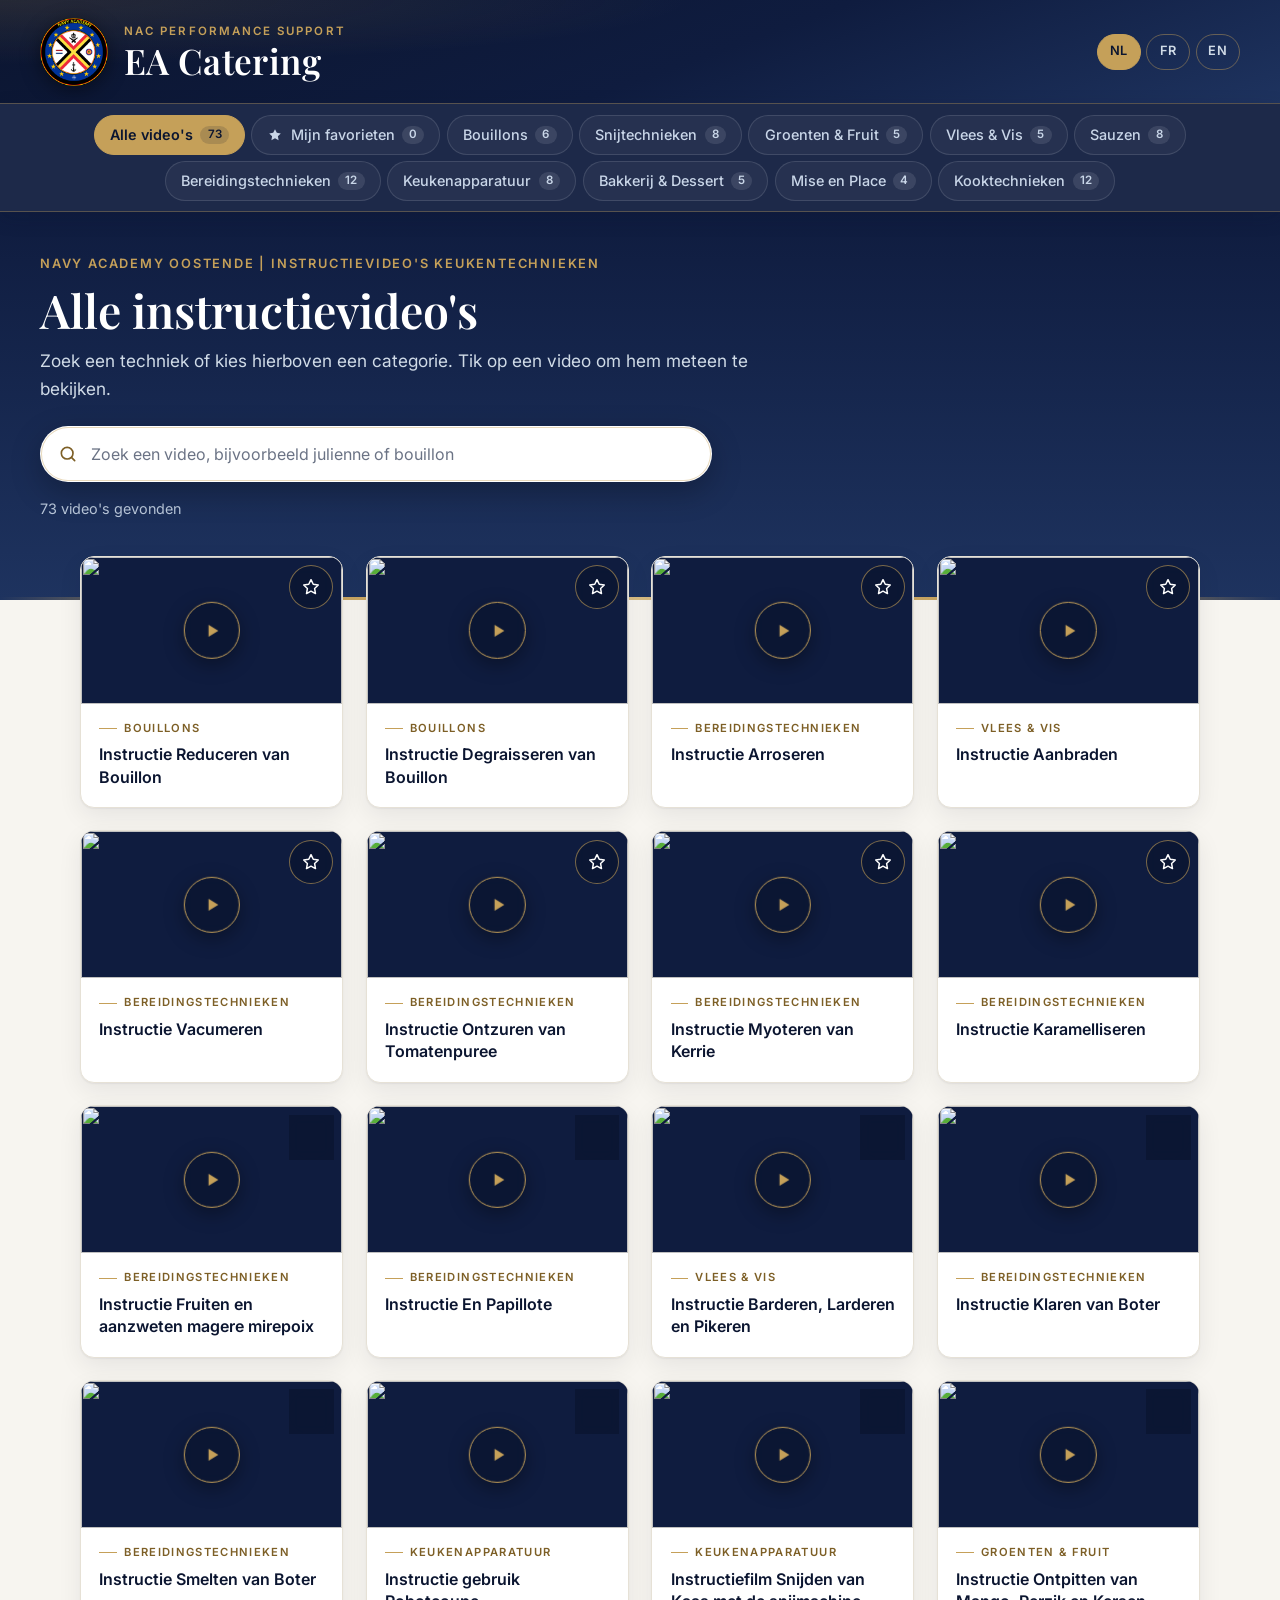
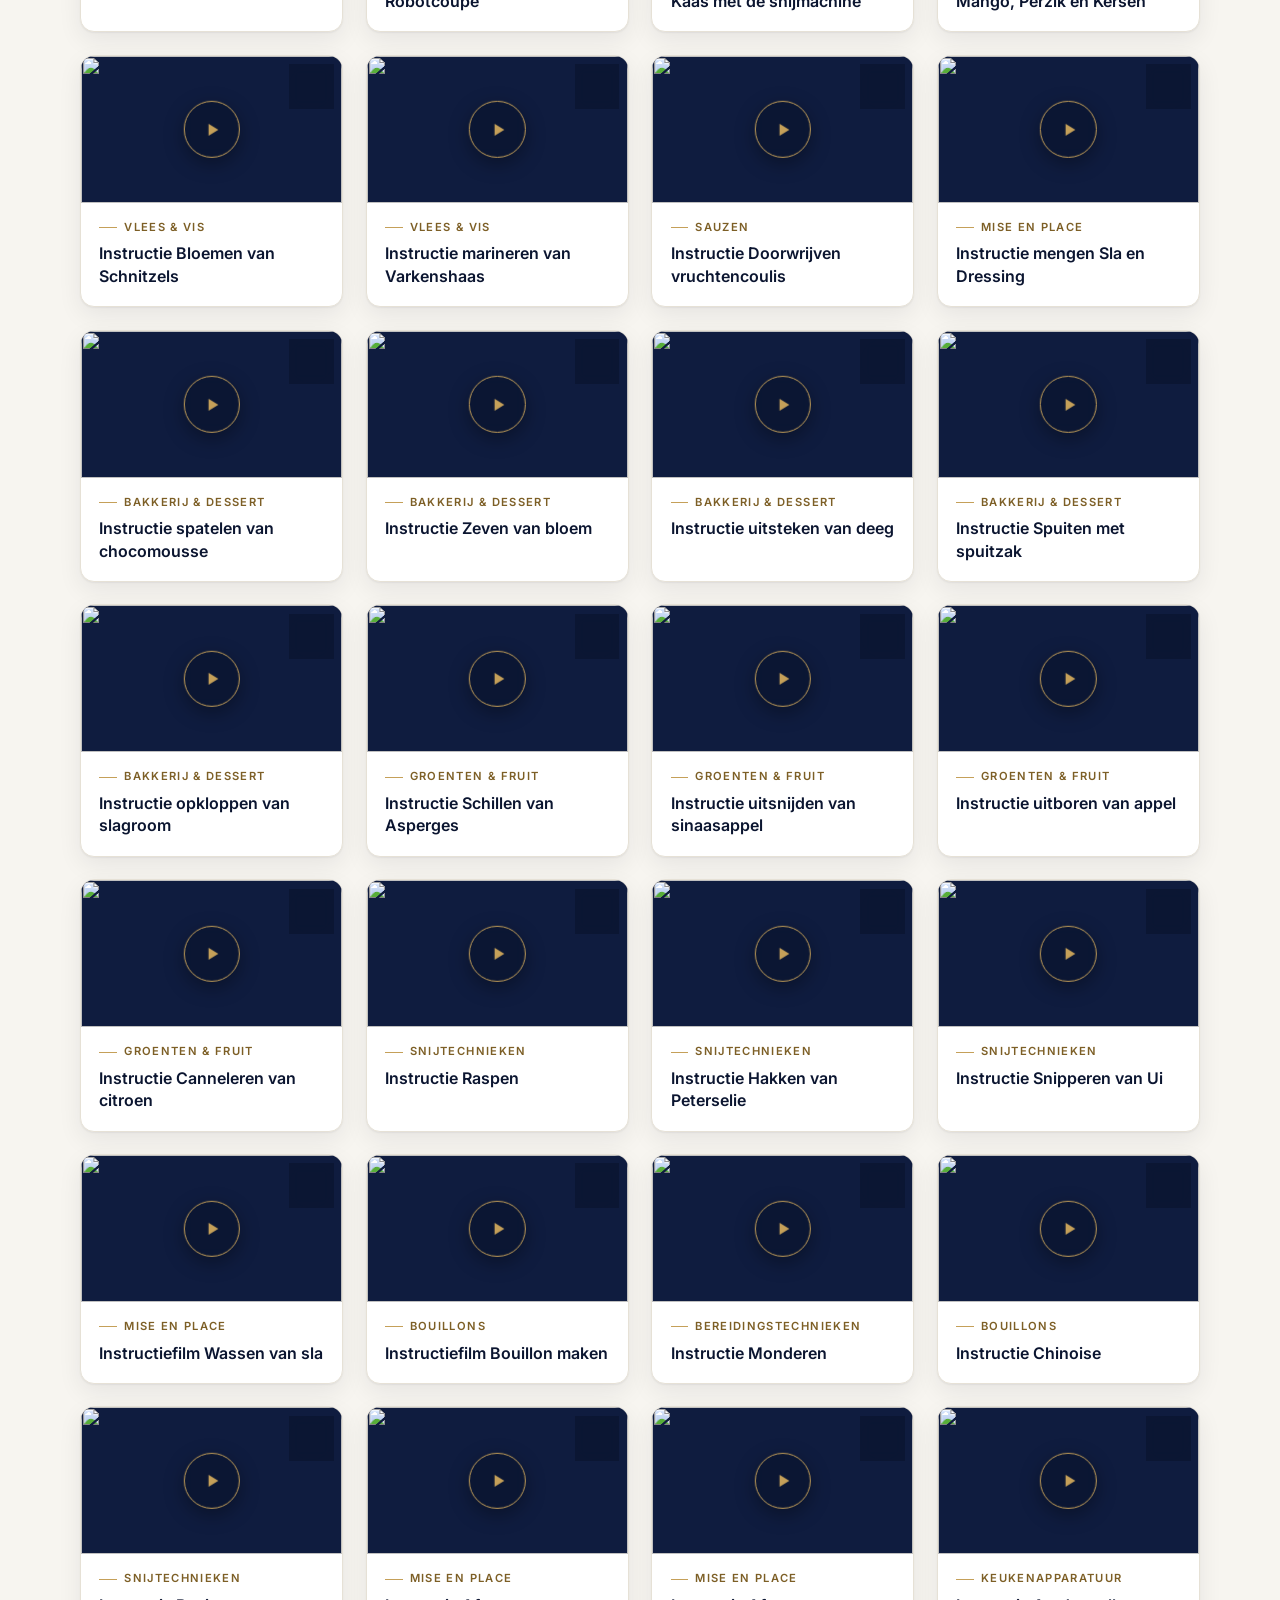
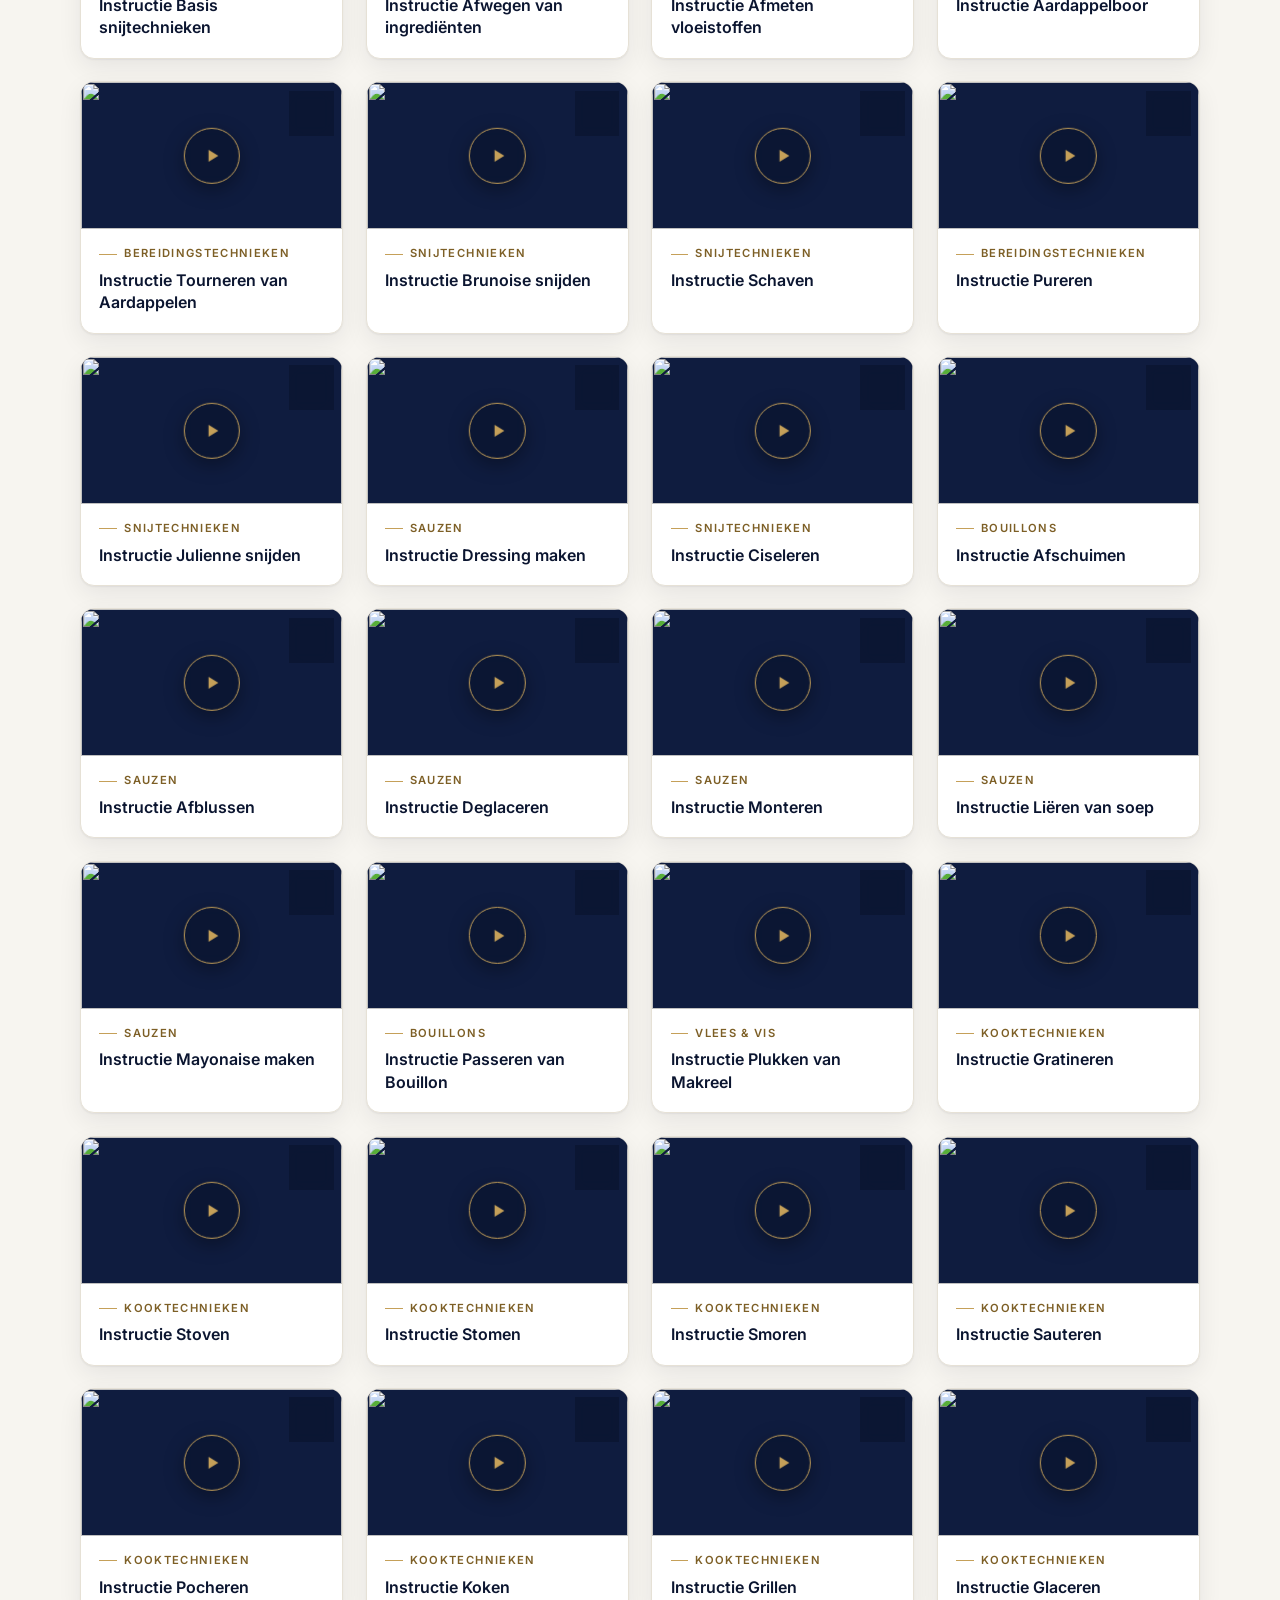
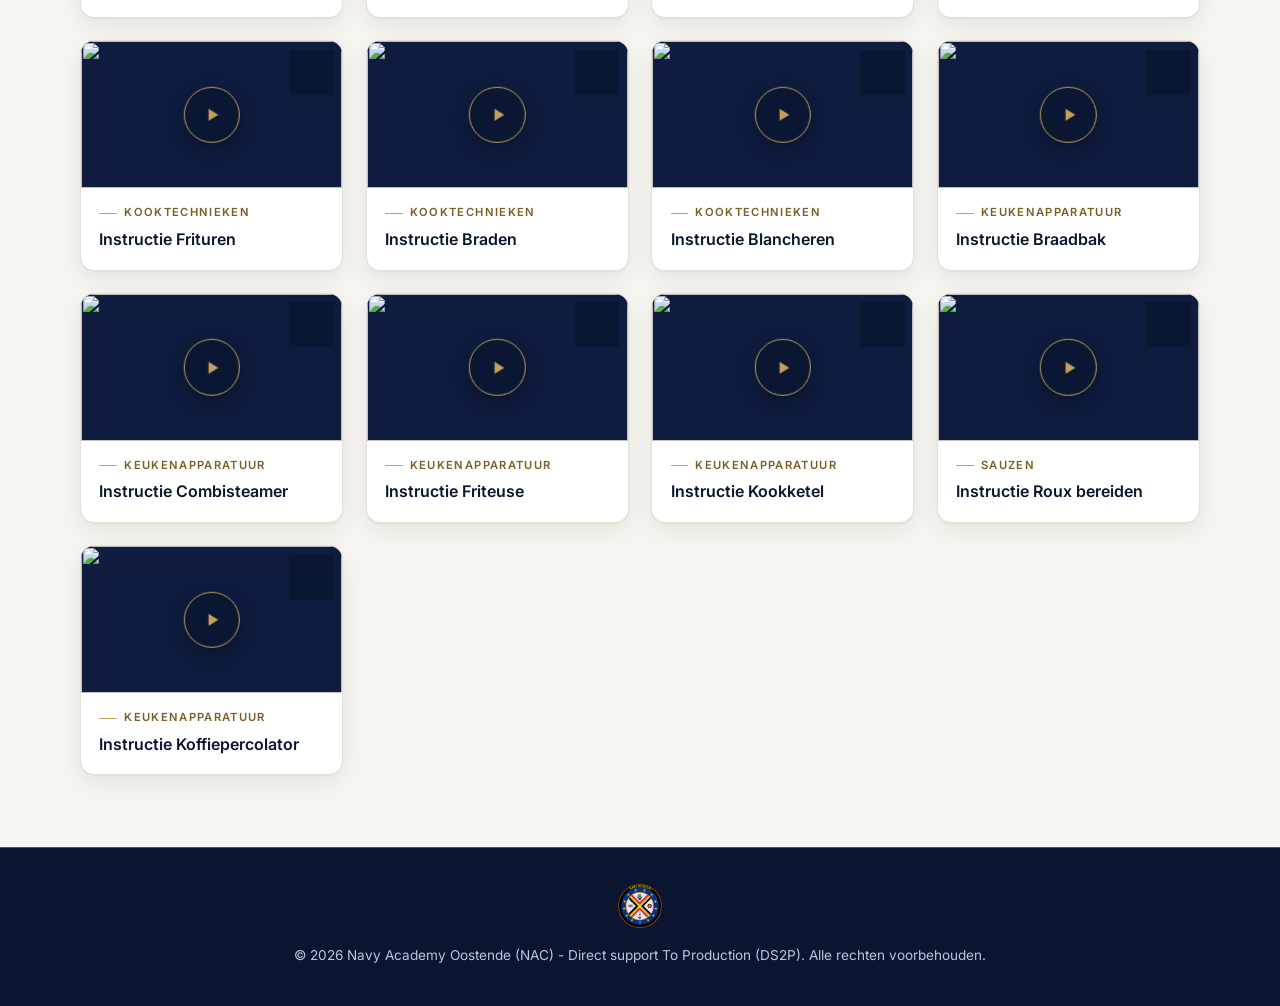
==== commit 2237e8f7: "QR-codes voor de werkplek: directe links per video en categorie - ?v=YouTube-id opent meteen die vid" ====
--- a/index.html
+++ b/index.html
@@ -76,7 +76,7 @@
 </div>
 
 <!-- data.js haalt de videolijst uit de Google Sheet en start daarna app.js en favorieten.js -->
-<script src="data.js?v=3"></script>
+<script src="data.js?v=4"></script>
 <script>
 if ("serviceWorker" in navigator) {
     navigator.serviceWorker.register("./sw.js", { scope: "./" });
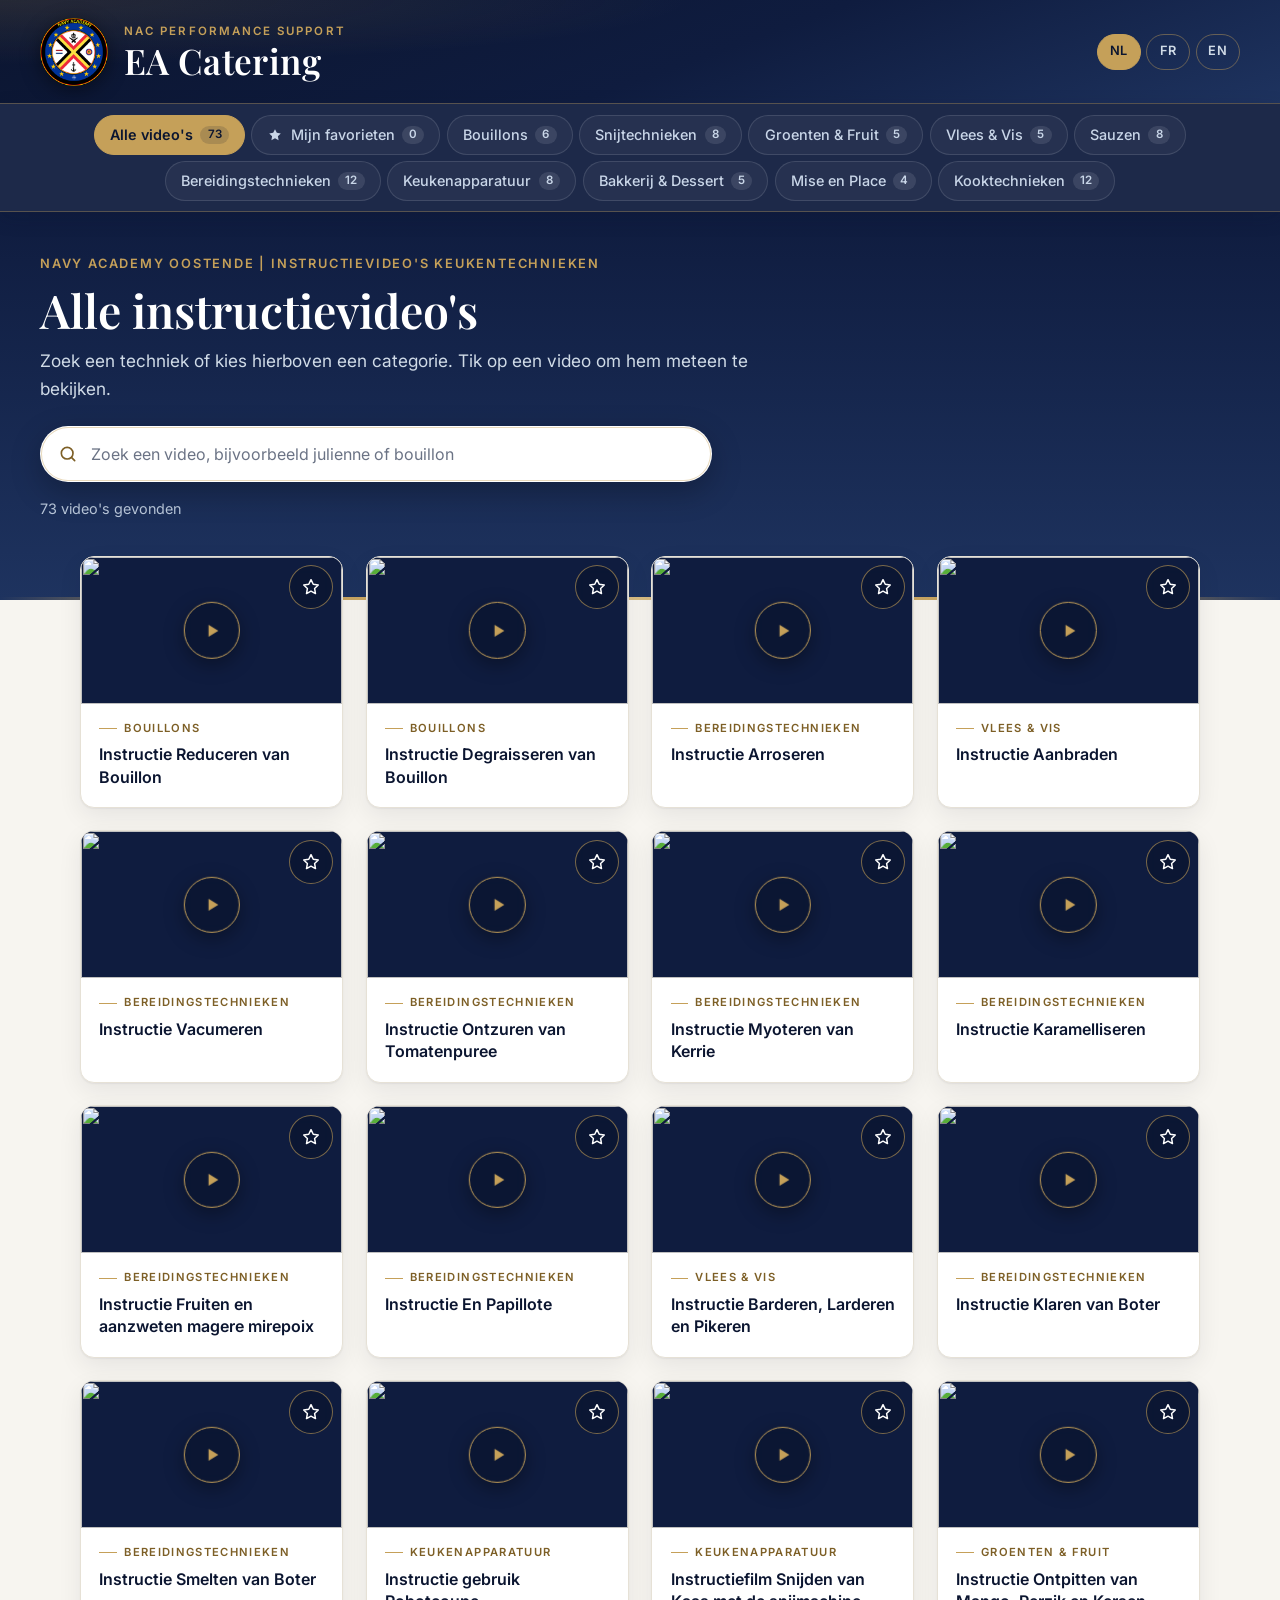
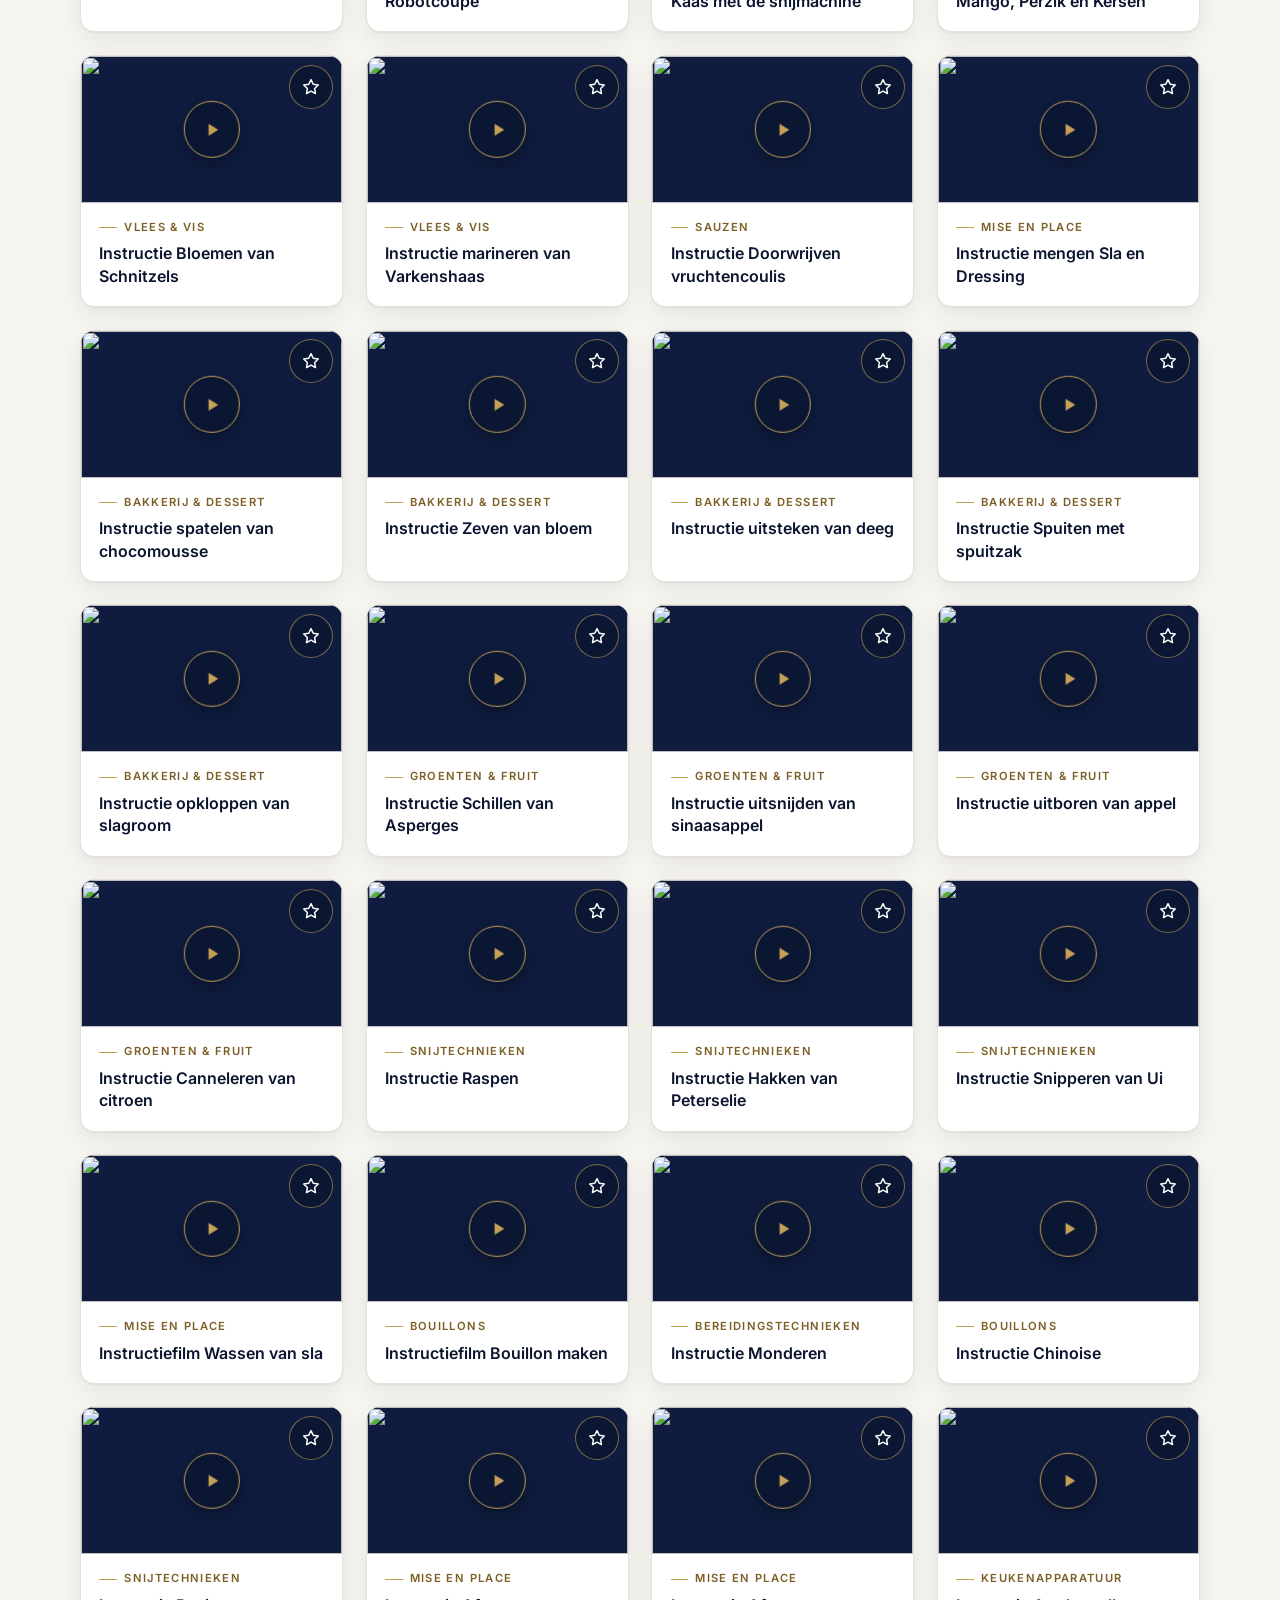
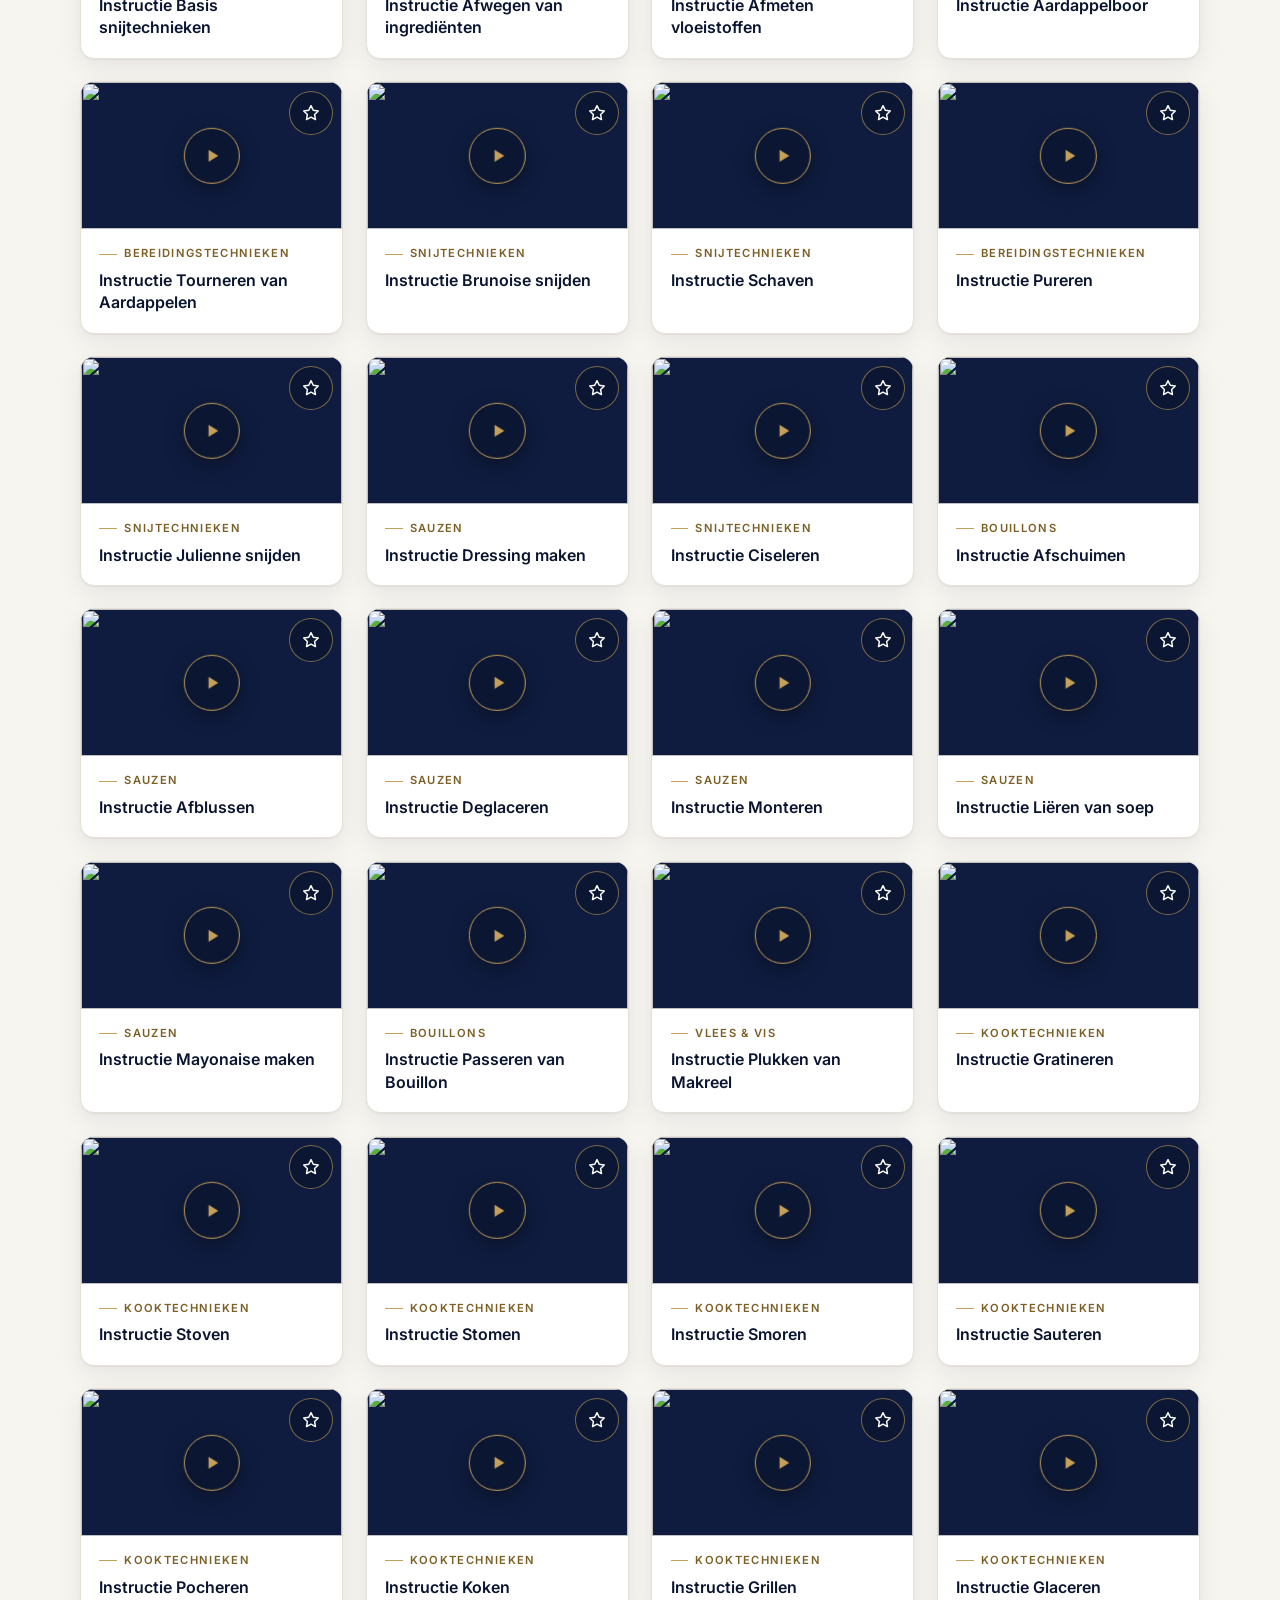
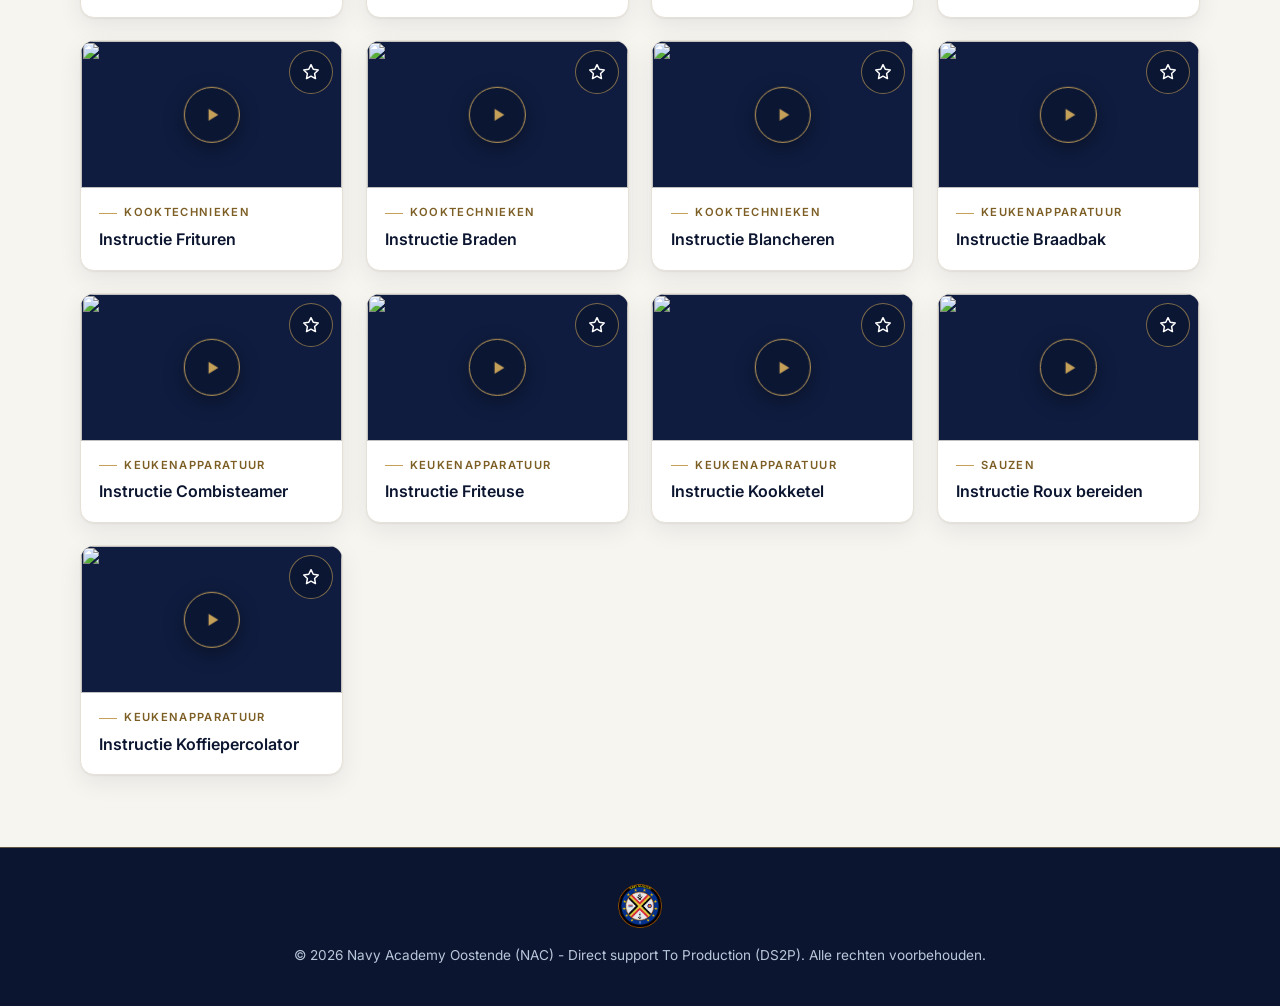
==== commit 9ee4676b: "NAC-logo weer tonen in BeLADL-weergave (compact formaat) Co-Authored-By: Claude Opus 5.5 <noreply@an" ====
--- a/index.html
+++ b/index.html
@@ -11,7 +11,7 @@
         // Ingesloten in BeLADL (of een andere site)? Dan compacte weergave: ?embed=1
         if (new URLSearchParams(location.search).has("embed")) document.documentElement.classList.add("embed");
     </script>
-    <link rel="stylesheet" href="styles.css?v=6">
+    <link rel="stylesheet" href="styles.css?v=7">
     <meta name="theme-color" content="#0b1530">
     <meta name="apple-mobile-web-app-capable" content="yes">
     <meta name="apple-mobile-web-app-title" content="EA Catering">
--- a/styles.css
+++ b/styles.css
@@ -281,7 +281,9 @@
 /* ---------- Ingesloten weergave (?embed=1), bijvoorbeeld in BeLADL ---------- */
 /* De omringende site heeft al een kop: wij tonen alleen wat nodig is om een video te vinden. */
 .embed .kop-balk { padding: .5rem clamp(.75rem, 3vw, 1.5rem); }
-.embed .merk-logo, .embed .eyebrow { display: none; }
+.embed .merk-logo { width: 2.75rem; height: 2.75rem; }
+.embed .merk { gap: .75rem; }
+.embed .eyebrow { display: none; }
 .embed .merk h1 { font-size: 1.25rem; }
 .embed .lang-btn { min-height: 2rem; }
 .embed .nav-tabs { padding-top: .5rem; padding-bottom: .5rem; }
